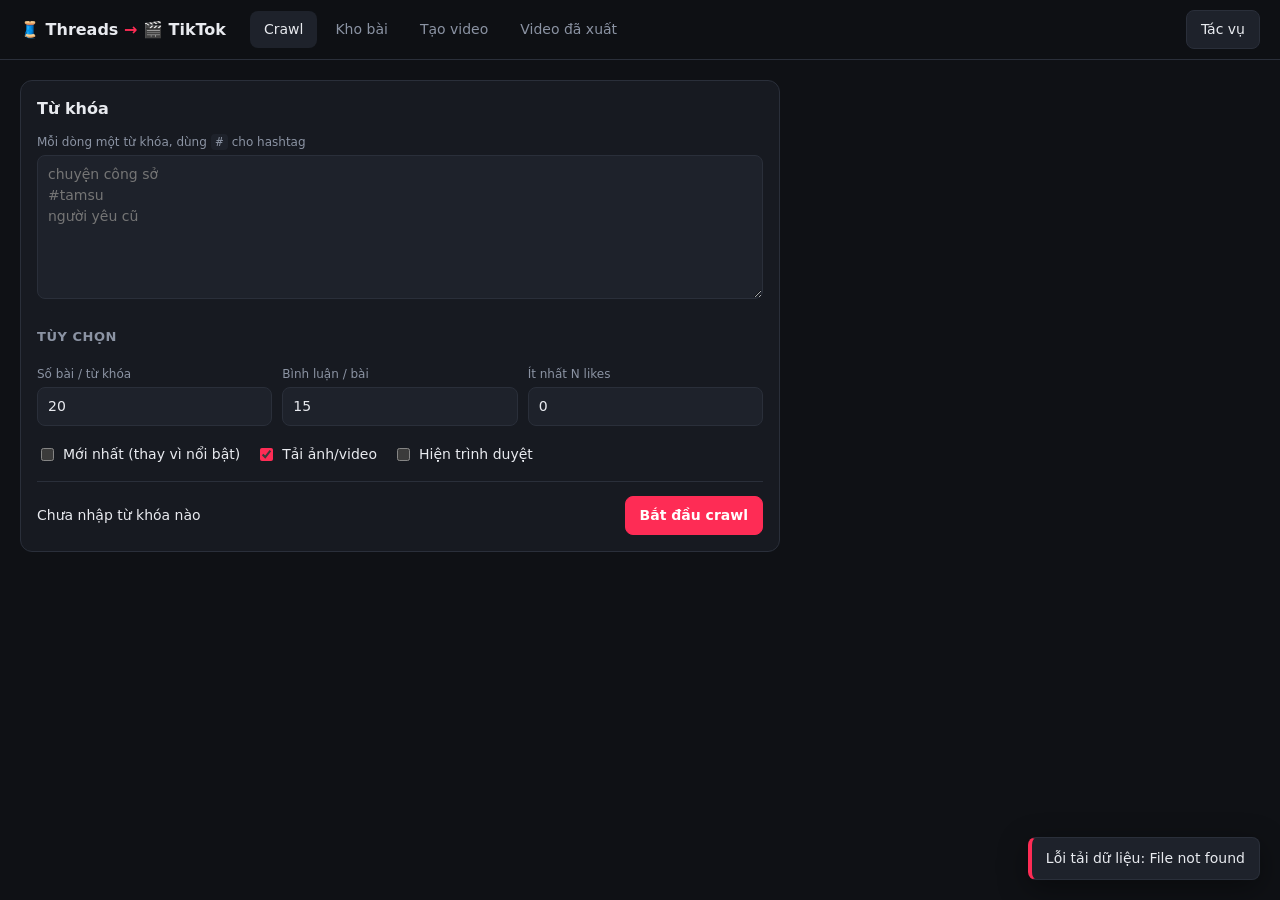
==== threads_crawler/static/index.html @ b2cba23c "Threads crawler và công cụ dựng video TikTok - Crawl bài Threads theo từ khóa/hashtag bằng Playwrigh" ====
<!doctype html>
<html lang="vi">
<head>
  <meta charset="utf-8">
  <meta name="viewport" content="width=device-width, initial-scale=1">
  <title>Threads → TikTok</title>
  <link rel="stylesheet" href="style.css">
</head>
<body>
<header class="topbar">
  <div class="brand">🧵 Threads <span>→</span> 🎬 TikTok</div>
  <nav class="tabs">
    <button data-tab="crawl" class="active">Crawl</button>
    <button data-tab="library">Kho bài</button>
    <button data-tab="create">Tạo video</button>
    <button data-tab="videos">Video đã xuất</button>
  </nav>
  <div class="jobs-wrap">
    <button id="jobsBtn" class="jobs-btn">Tác vụ <span id="jobsBadge" class="badge hidden">0</span></button>
    <div id="jobsPanel" class="jobs-panel hidden"></div>
  </div>
</header>

<main>
  <!-- ─────────────── CRAWL ─────────────── -->
  <section id="tab-crawl" class="tab active">
    <div class="panel crawl-panel">
      <h2>Từ khóa</h2>
      <label class="field">
        <span>Mỗi dòng một từ khóa, dùng <code>#</code> cho hashtag</span>
        <textarea id="customKeywords" rows="6" placeholder="chuyện công sở&#10;#tamsu&#10;người yêu cũ"></textarea>
      </label>
      <div id="recentQueries" class="chips small"></div>

      <h3>Tùy chọn</h3>
      <div class="opts">
        <label class="field"><span>Số bài / từ khóa</span><input id="optLimit" type="number" value="20" min="1" max="200"></label>
        <label class="field"><span>Bình luận / bài</span><input id="optReplies" type="number" value="15" min="0" max="100"></label>
        <label class="field"><span>Ít nhất N likes</span><input id="optMinLikes" type="number" value="0" min="0"></label>
      </div>
      <div class="checks">
        <label><input type="checkbox" id="optRecent"> Mới nhất (thay vì nổi bật)</label>
        <label><input type="checkbox" id="optMedia" checked> Tải ảnh/video</label>
        <label><input type="checkbox" id="optShow"> Hiện trình duyệt</label>
      </div>
      <div class="crawl-summary">
        <span id="crawlSummary">Chưa nhập từ khóa nào</span>
        <button id="startCrawl" class="primary">Bắt đầu crawl</button>
      </div>
    </div>
  </section>

  <!-- ─────────────── KHO BÀI ─────────────── -->
  <section id="tab-library" class="tab">
    <div class="filters panel">
      <select id="fQuery"><option value="">Tất cả từ khóa</option></select>
      <input id="fSearch" placeholder="Tìm nội dung / tác giả...">
      <select id="fUsed">
        <option value="">Tất cả</option>
        <option value="false">Chưa làm video</option>
        <option value="true">Đã làm video</option>
      </select>
      <select id="fSort">
        <option value="likes">Nhiều like nhất</option>
        <option value="replies">Nhiều bình luận</option>
        <option value="newest">Mới đăng</option>
        <option value="crawled">Mới crawl</option>
      </select>
      <span id="postsCount" class="muted"></span>
    </div>
    <div id="postsGrid" class="posts-grid"></div>
    <div class="center"><button id="loadMore" class="ghost hidden">Tải thêm</button></div>
  </section>

  <!-- ─────────────── TẠO VIDEO ─────────────── -->
  <section id="tab-create" class="tab">
    <div id="createEmpty" class="empty panel">
      <p>Chưa chọn bài viết.</p>
      <button class="primary" data-goto="library">Chọn bài trong Kho bài</button>
    </div>
    <div id="createMain" class="create hidden">
      <div class="create-left">
        <div class="panel">
          <div class="panel-head">
            <h2>1. Bài viết</h2>
            <button class="ghost sm" data-goto="library">Đổi bài</button>
          </div>
          <div id="cPost"></div>
        </div>

        <div class="panel">
          <div class="panel-head">
            <h2>2. Chọn bình luận</h2>
            <div class="row gap">
              <button id="repliesTop" class="ghost sm">Top 3 like</button>
              <button id="repliesNone" class="ghost sm">Bỏ hết</button>
            </div>
          </div>
          <p class="muted small">Thứ tự đọc = thứ tự bạn tick. Bài "tác giả viết tiếp" được chọn sẵn.</p>
          <div id="cReplies" class="replies"></div>
          <div class="row gap wrap">
            <label class="inline">Tối đa dòng / thẻ <input id="maxLines" type="number" value="11" min="4" max="20" class="xs"></label>
            <label class="inline"><input type="checkbox" id="withImage" checked> Hiện ảnh trong bài</label>
            <button id="buildScript" class="primary">Tạo kịch bản →</button>
          </div>
        </div>

        <div class="panel">
          <div class="panel-head">
            <h2>3. Kịch bản</h2>
            <span id="scriptInfo" class="muted small"></span>
          </div>
          <p class="muted small">Mỗi đoạn = 1 thẻ trên video. "Lời đọc" là văn bản đưa vào giọng đọc — sửa thoải mái (viết tắt, tên riêng...).</p>
          <div id="cSegments" class="segments"><p class="muted">Bấm "Tạo kịch bản" sau khi chọn bình luận.</p></div>
        </div>
      </div>

      <div class="create-right">
        <div class="panel sticky">
          <div class="preview-box">
            <img id="previewImg" alt="">
            <div id="previewEmpty" class="preview-empty">Xem trước bố cục</div>
          </div>
          <div class="row gap">
            <select id="previewSeg" class="grow"></select>
            <button id="previewBtn" class="ghost">Xem trước</button>
          </div>

          <h3>Giọng đọc</h3>
          <div class="row gap">
            <select id="sVoice" class="grow"></select>
            <button id="sampleBtn" class="ghost" title="Nghe thử">▶ Nghe thử</button>
          </div>
          <audio id="sampleAudio" class="hidden"></audio>
          <div class="opts">
            <label class="field"><span>Tốc độ <b id="speedVal">1.1x</b></span><input id="sSpeed" type="range" min="0.8" max="1.6" step="0.05" value="1.1"></label>
            <label class="field"><span>Chất lượng</span>
              <select id="sPrecision"><option value="fp32">Chuẩn</option><option value="int8">Nhanh (int8)</option></select></label>
          </div>

          <h3>Chữ & thẻ</h3>
          <label class="field"><span>Tiêu đề trên video <em>(tùy chọn)</em></span><input id="sTitle" placeholder="vd: Con gái đi Malaysia 1 mình có an toàn?"></label>
          <div class="seg-toggle" id="sTheme">
            <button data-v="light" class="active">Thẻ sáng</button><button data-v="dark">Thẻ tối</button>
          </div>

          <h3>Video nền <em class="muted small">(cắt ngẫu nhiên 1 đoạn vừa đủ dài)</em></h3>
          <div id="bgGrid" class="thumb-grid"></div>

          <h3>Nhạc nền</h3>
          <select id="sMusic"></select>
          <div class="row gap">
            <audio id="musicAudio" controls class="grow"></audio>
          </div>
          <label class="field"><span>Âm lượng nhạc <b id="musicVolVal">15%</b></span><input id="sMusicVol" type="range" min="0" max="0.6" step="0.01" value="0.15"></label>

          <h3>Meme</h3>
          <div id="memeLib" class="meme-lib"></div>
          <div id="memeList" class="meme-list"></div>

          <button id="renderBtn" class="primary big">🎬 Xuất video</button>
          <div id="renderStatus" class="render-status hidden"></div>
        </div>
      </div>
    </div>
  </section>

  <!-- ─────────────── VIDEO ĐÃ XUẤT ─────────────── -->
  <section id="tab-videos" class="tab">
    <div id="videosGrid" class="videos-grid"></div>
  </section>
</main>

<div id="drawer" class="drawer hidden">
  <div class="drawer-body">
    <button class="drawer-close" id="drawerClose">✕</button>
    <div id="drawerContent"></div>
  </div>
</div>
<div id="toasts"></div>

<script src="app.js"></script>
</body>
</html>
---- threads_crawler/static/style.css ----
:root {
  --bg: #0f1115;
  --panel: #171a21;
  --panel-2: #1e222b;
  --line: #2a2f3a;
  --text: #e8eaef;
  --muted: #8b93a3;
  --accent: #fe2c55;
  --accent-2: #25f4ee;
  --ok: #3ccf91;
  --warn: #f5b041;
  --radius: 12px;
  color-scheme: dark;
}
* { box-sizing: border-box; }
body {
  margin: 0; background: var(--bg); color: var(--text);
  font: 14px/1.5 "Inter", "Noto Sans", system-ui, sans-serif;
}
h2 { font-size: 16px; margin: 0 0 12px; }
h3 { font-size: 13px; margin: 18px 0 8px; color: var(--muted); text-transform: uppercase; letter-spacing: .04em; }
h3 em { text-transform: none; letter-spacing: 0; font-style: normal; }
em { color: var(--muted); font-style: normal; }
code { background: var(--panel-2); padding: 1px 5px; border-radius: 4px; }
.hidden { display: none !important; }
.muted { color: var(--muted); }
.small { font-size: 12px; }
.center { text-align: center; margin: 16px; }
.row { display: flex; align-items: center; }
.row.gap { gap: 8px; }
.row.wrap { flex-wrap: wrap; }
.grow { flex: 1; min-width: 0; }

input, select, textarea, button { font: inherit; color: inherit; }
input, select, textarea {
  background: var(--panel-2); border: 1px solid var(--line); border-radius: 8px;
  padding: 8px 10px; width: 100%; outline: none;
}
input:focus, select:focus, textarea:focus { border-color: var(--accent-2); }
input[type=checkbox] { width: auto; accent-color: var(--accent); }
input[type=range] { padding: 0; accent-color: var(--accent); }
input.sm, button.sm { padding: 5px 9px; font-size: 12px; }
input.xs { width: 64px; padding: 4px 6px; }
textarea { resize: vertical; }
button {
  background: var(--panel-2); border: 1px solid var(--line); border-radius: 8px;
  padding: 8px 14px; cursor: pointer; white-space: nowrap;
}
button:hover { border-color: #444b59; }
button.primary { background: var(--accent); border-color: var(--accent); color: white; font-weight: 600; }
button.primary:hover { filter: brightness(1.1); }
button.primary:disabled { opacity: .5; cursor: not-allowed; }
button.ghost { background: transparent; }
button.danger { color: #ff6b81; }
button.big { width: 100%; padding: 14px; font-size: 16px; margin-top: 20px; }

.topbar {
  position: sticky; top: 0; z-index: 20; display: flex; align-items: center; gap: 24px;
  padding: 10px 20px; background: rgba(15,17,21,.92); backdrop-filter: blur(8px);
  border-bottom: 1px solid var(--line);
}
.brand { font-weight: 700; font-size: 16px; }
.brand span { color: var(--accent); }
.tabs { display: flex; gap: 4px; flex: 1; }
.tabs button { background: none; border: none; color: var(--muted); padding: 8px 14px; border-radius: 8px; }
.tabs button.active { color: var(--text); background: var(--panel-2); }
.jobs-wrap { position: relative; }
.badge { background: var(--accent); color: white; border-radius: 10px; padding: 0 7px; font-size: 11px; margin-left: 4px; }
.jobs-panel {
  position: absolute; right: 0; top: 44px; width: 380px; max-height: 70vh; overflow: auto;
  background: var(--panel); border: 1px solid var(--line); border-radius: var(--radius); padding: 10px;
  box-shadow: 0 12px 40px rgba(0,0,0,.5);
}
.job { padding: 8px; border-bottom: 1px solid var(--line); }
.job:last-child { border-bottom: none; }
.job-title { display: flex; justify-content: space-between; gap: 8px; font-weight: 500; }
.job-msg { font-size: 12px; color: var(--muted); }
.job-msg.error { color: #ff6b81; white-space: pre-wrap; }
.progress { height: 5px; background: var(--panel-2); border-radius: 3px; overflow: hidden; margin-top: 6px; }
.progress > div { height: 100%; background: linear-gradient(90deg, var(--accent), var(--accent-2)); transition: width .4s; }

main { padding: 20px; max-width: 1500px; margin: 0 auto; }
.tab { display: none; }
.tab.active { display: block; }
.panel { background: var(--panel); border: 1px solid var(--line); border-radius: var(--radius); padding: 16px; margin-bottom: 16px; }
.panel-head { display: flex; justify-content: space-between; align-items: center; gap: 12px; margin-bottom: 8px; }
.panel-head h2 { margin: 0; }
.field { display: flex; flex-direction: column; gap: 4px; margin: 10px 0; }
.field > span { font-size: 12px; color: var(--muted); }
.opts { display: grid; grid-template-columns: repeat(auto-fit, minmax(120px, 1fr)); gap: 10px; }
.checks { display: flex; flex-wrap: wrap; gap: 16px; margin: 8px 0 16px; }
.checks label, label.inline { display: flex; align-items: center; gap: 6px; cursor: pointer; }
.crawl-summary { display: flex; justify-content: space-between; align-items: center; gap: 12px; border-top: 1px solid var(--line); padding-top: 14px; }

.crawl-panel { max-width: 760px; }
.chips { display: flex; flex-wrap: wrap; gap: 6px; }
.chip {
  padding: 5px 11px; border-radius: 999px; background: var(--panel-2); border: 1px solid var(--line);
  cursor: pointer; font-size: 13px; user-select: none;
}
.chip:hover { border-color: #4a5160; }
.chip.on { background: rgba(254,44,85,.16); border-color: var(--accent); color: #ffd3dc; }
.chip .cnt { color: var(--accent-2); font-size: 11px; margin-left: 4px; }
.chips.small .chip { font-size: 12px; padding: 3px 9px; }

.filters { display: flex; flex-wrap: wrap; gap: 10px; align-items: center; }
.filters > * { width: auto; min-width: 150px; }
.filters input { flex: 1; }
.posts-grid { display: grid; grid-template-columns: repeat(auto-fill, minmax(330px, 1fr)); gap: 14px; }
.post-card { background: var(--panel); border: 1px solid var(--line); border-radius: var(--radius); padding: 14px; display: flex; flex-direction: column; gap: 10px; }
.post-card.used { opacity: .65; }
.post-head { display: flex; align-items: center; gap: 10px; }
.avatar { width: 36px; height: 36px; border-radius: 50%; object-fit: cover; background: var(--panel-2); display: grid; place-items: center; font-weight: 700; flex: none; }
.post-head .who { flex: 1; min-width: 0; }
.post-head .who b { display: block; overflow: hidden; text-overflow: ellipsis; }
.post-text { white-space: pre-wrap; display: -webkit-box; -webkit-line-clamp: 6; -webkit-box-orient: vertical; overflow: hidden; }
.post-media { display: flex; gap: 6px; overflow-x: auto; }
.post-media img { height: 90px; border-radius: 8px; }
.stats { display: flex; gap: 14px; color: var(--muted); font-size: 12px; }
.tags { display: flex; gap: 6px; flex-wrap: wrap; }
.tag { font-size: 11px; padding: 2px 8px; border-radius: 6px; background: var(--panel-2); color: var(--muted); }
.tag.ok { color: var(--ok); }
.post-actions { display: flex; gap: 6px; margin-top: auto; }
.post-actions .primary { flex: 1; }

.create { display: grid; grid-template-columns: minmax(0, 1fr) 400px; gap: 16px; align-items: start; }
.sticky { position: sticky; top: 72px; max-height: calc(100vh - 90px); overflow: auto; }
.replies { display: flex; flex-direction: column; gap: 6px; max-height: 420px; overflow: auto; margin: 8px 0 12px; }
.reply { display: flex; gap: 10px; padding: 8px 10px; border: 1px solid var(--line); border-radius: 10px; cursor: pointer; background: var(--panel-2); }
.reply.on { border-color: var(--accent); }
.reply .order { width: 22px; height: 22px; border-radius: 50%; border: 1px solid var(--line); display: grid; place-items: center; font-size: 11px; flex: none; }
.reply.on .order { background: var(--accent); border-color: var(--accent); color: white; }
.reply .body { flex: 1; min-width: 0; }
.reply .body p { margin: 2px 0 0; white-space: pre-wrap; }
.reply .self { color: var(--accent-2); font-size: 11px; margin-left: 6px; }

.segments { display: flex; flex-direction: column; gap: 10px; }
.segment { border: 1px solid var(--line); border-radius: 10px; padding: 10px; background: var(--panel-2); }
.segment-head { display: flex; align-items: center; gap: 8px; margin-bottom: 6px; }
.segment-head .idx { background: var(--accent); color: white; border-radius: 6px; padding: 0 7px; font-size: 12px; font-weight: 700; }
.segment-head .kind { font-size: 11px; color: var(--muted); }
.segment-head .sp { flex: 1; }
.segment-head button { padding: 2px 8px; font-size: 12px; }
.segment textarea { font-size: 13px; }
.segment .lbl { font-size: 11px; color: var(--muted); margin: 6px 0 2px; }

.preview-box { aspect-ratio: 9/16; background: #000; border-radius: 10px; overflow: hidden; position: relative; margin-bottom: 8px; max-height: 560px; margin-inline: auto; }
.preview-box img { width: 100%; height: 100%; object-fit: contain; display: block; }
.preview-empty { position: absolute; inset: 0; display: grid; place-items: center; color: var(--muted); }
.preview-box.loading::after { content: "Đang dựng..."; position: absolute; inset: 0; display: grid; place-items: center; background: rgba(0,0,0,.55); }
.seg-toggle { display: inline-flex; border: 1px solid var(--line); border-radius: 8px; overflow: hidden; }
.seg-toggle button { border: none; border-radius: 0; background: transparent; }
.seg-toggle button.active { background: var(--accent); color: white; }

.thumb-grid { display: grid; grid-template-columns: repeat(4, 1fr); gap: 6px; }
.thumb { position: relative; aspect-ratio: 9/16; border-radius: 8px; overflow: hidden; border: 2px solid transparent; cursor: pointer; background: var(--panel-2); display: grid; place-items: center; font-size: 12px; text-align: center; }
.thumb img { width: 100%; height: 100%; object-fit: cover; }
.thumb.on { border-color: var(--accent); }
.thumb .cap { position: absolute; left: 0; right: 0; bottom: 0; font-size: 10px; padding: 2px 4px; background: rgba(0,0,0,.65); white-space: nowrap; overflow: hidden; text-overflow: ellipsis; }

.meme-lib { display: flex; flex-direction: column; gap: 8px; }
.meme-cat { font-size: 12px; color: var(--muted); }
.meme-row { display: flex; gap: 6px; flex-wrap: wrap; }
.meme-item { width: 72px; height: 72px; border-radius: 8px; background: repeating-conic-gradient(#2a2f3a 0 25%, #1e222b 0 50%) 0 / 14px 14px; border: 1px solid var(--line); cursor: pointer; display: grid; place-items: center; overflow: hidden; position: relative; }
.meme-item img { max-width: 100%; max-height: 100%; }
.meme-item:hover { border-color: var(--accent-2); }
.meme-item::after { content: "+"; position: absolute; right: 3px; top: 0; font-weight: 700; color: var(--accent-2); }
.meme-list { display: flex; flex-direction: column; gap: 8px; margin-top: 10px; }
.meme-cfg { border: 1px solid var(--line); border-radius: 10px; padding: 10px; background: var(--panel-2); display: grid; grid-template-columns: 64px 1fr; gap: 10px; }
.meme-cfg > img { width: 64px; height: 64px; object-fit: contain; background: repeating-conic-gradient(#2a2f3a 0 25%, #1e222b 0 50%) 0 / 12px 12px; border-radius: 6px; }
.meme-cfg .cfg { display: grid; grid-template-columns: 1fr 1fr; gap: 6px 10px; font-size: 12px; }
.meme-cfg .cfg label { display: flex; flex-direction: column; gap: 2px; color: var(--muted); }
.meme-cfg .cfg input, .meme-cfg .cfg select { padding: 4px 6px; font-size: 12px; }
.meme-cfg .full { grid-column: 1 / -1; }
.pos-grid { display: grid; grid-template-columns: repeat(3, 22px); grid-template-rows: repeat(3, 30px); gap: 3px; }
.pos-grid button { padding: 0; border-radius: 4px; background: var(--panel); }
.pos-grid button.on { background: var(--accent); border-color: var(--accent); }
.meme-cfg .rm { justify-self: end; }

.render-status { margin-top: 12px; padding: 10px; border-radius: 10px; background: var(--panel-2); }

.videos-grid { display: grid; grid-template-columns: repeat(auto-fill, minmax(230px, 1fr)); gap: 16px; }
.video-card { background: var(--panel); border: 1px solid var(--line); border-radius: var(--radius); overflow: hidden; display: flex; flex-direction: column; }
.video-card video, .video-card .poster { width: 100%; aspect-ratio: 9/16; background: #000; object-fit: cover; display: block; cursor: pointer; }
.video-card .meta { padding: 10px 12px; display: flex; flex-direction: column; gap: 4px; }
.video-card .meta b { display: -webkit-box; -webkit-line-clamp: 2; -webkit-box-orient: vertical; overflow: hidden; }
.video-card .actions { display: flex; gap: 6px; padding: 0 12px 12px; }
.video-card .actions a { flex: 1; }
.video-card .actions a button { width: 100%; }

.empty { text-align: center; padding: 50px; }

.drawer { position: fixed; inset: 0; background: rgba(0,0,0,.6); z-index: 50; display: flex; justify-content: flex-end; }
.drawer-body { width: min(640px, 100%); height: 100%; overflow: auto; background: var(--panel); padding: 24px; position: relative; }
.drawer-close { position: absolute; right: 16px; top: 16px; }
.drawer .reply { cursor: default; }

#toasts { position: fixed; right: 20px; bottom: 20px; display: flex; flex-direction: column; gap: 8px; z-index: 60; }
.toast { background: var(--panel-2); border: 1px solid var(--line); border-left: 4px solid var(--accent-2); padding: 10px 14px; border-radius: 8px; max-width: 380px; box-shadow: 0 8px 30px rgba(0,0,0,.4); }
.toast.error { border-left-color: var(--accent); }

@media (max-width: 1000px) {
  .create { grid-template-columns: 1fr; }
  .sticky { position: static; max-height: none; }
  .topbar { flex-wrap: wrap; gap: 10px; }
  main { padding: 12px; }
}
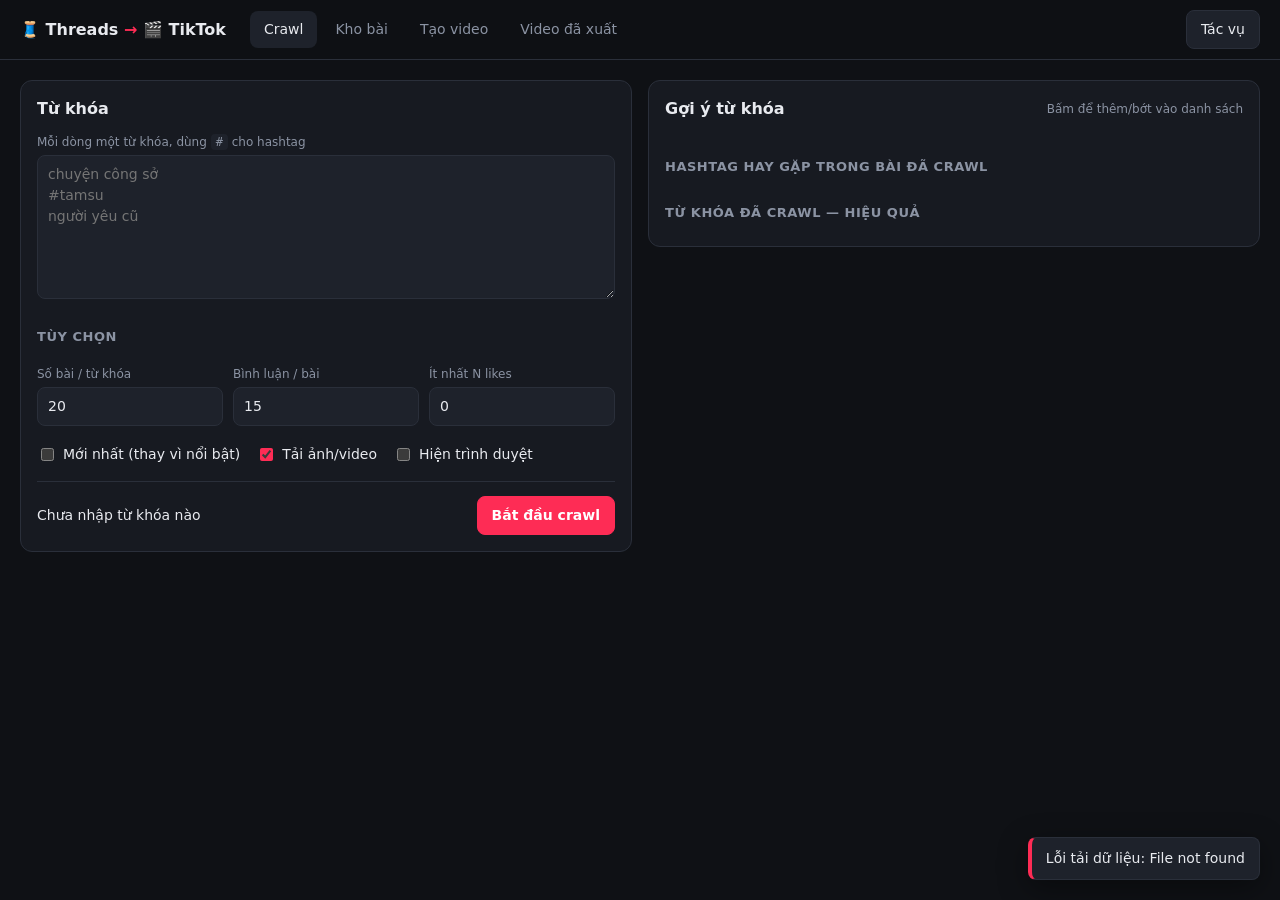
==== commit 6e22db53: "Trình dựng timeline, thẻ kiểu Threads, gợi ý từ khóa, tự xóa bài đã làm video" ====
--- a/threads_crawler/static/index.html
+++ b/threads_crawler/static/index.html
@@ -24,6 +24,7 @@
 <main>
   <!-- ─────────────── CRAWL ─────────────── -->
   <section id="tab-crawl" class="tab active">
+    <div class="crawl-grid">
     <div class="panel crawl-panel">
       <h2>Từ khóa</h2>
       <label class="field">
@@ -48,6 +49,20 @@
         <button id="startCrawl" class="primary">Bắt đầu crawl</button>
       </div>
     </div>
+
+      <div class="panel suggest-panel">
+        <div class="panel-head">
+          <h2>Gợi ý từ khóa</h2>
+          <span class="muted small">Bấm để thêm/bớt vào danh sách</span>
+        </div>
+        <div id="suggestTabs" class="suggest-tabs"></div>
+        <div id="suggestBody" class="chips"></div>
+        <h3>Hashtag hay gặp trong bài đã crawl</h3>
+        <div id="suggestData" class="chips small"></div>
+        <h3>Từ khóa đã crawl — hiệu quả</h3>
+        <div id="suggestPerf"></div>
+      </div>
+    </div>
   </section>
 
   <!-- ─────────────── KHO BÀI ─────────────── -->
@@ -55,11 +70,6 @@
     <div class="filters panel">
       <select id="fQuery"><option value="">Tất cả từ khóa</option></select>
       <input id="fSearch" placeholder="Tìm nội dung / tác giả...">
-      <select id="fUsed">
-        <option value="">Tất cả</option>
-        <option value="false">Chưa làm video</option>
-        <option value="true">Đã làm video</option>
-      </select>
       <select id="fSort">
         <option value="likes">Nhiều like nhất</option>
         <option value="replies">Nhiều bình luận</option>
@@ -75,93 +85,79 @@
   <!-- ─────────────── TẠO VIDEO ─────────────── -->
   <section id="tab-create" class="tab">
     <div id="createEmpty" class="empty panel">
-      <p>Chưa chọn bài viết.</p>
+      <p>Chưa có video nào đang làm.</p>
+      <p class="muted small">Vào Kho bài, tick chọn một hoặc nhiều bài rồi bấm "Tạo video".</p>
       <button class="primary" data-goto="library">Chọn bài trong Kho bài</button>
     </div>
-    <div id="createMain" class="create hidden">
-      <div class="create-left">
-        <div class="panel">
-          <div class="panel-head">
-            <h2>1. Bài viết</h2>
-            <button class="ghost sm" data-goto="library">Đổi bài</button>
+
+    <div id="editor" class="editor hidden">
+      <div class="ed-bar">
+        <input id="pName" class="ed-name" placeholder="Tên video (tùy chọn)">
+        <button id="undoBtn" class="ghost sm" title="Hoàn tác (Ctrl+Z)">↶ Hoàn tác</button>
+        <span id="ttsStatus" class="muted small grow"></span>
+        <button id="newProject" class="ghost sm">Video mới</button>
+        <button id="renderBtn" class="primary">🎬 Xuất video</button>
+      </div>
+
+      <aside class="ed-posts panel">
+        <div class="panel-head">
+          <h2>Bài viết</h2>
+          <button class="ghost sm" id="addPosts">+ Thêm bài</button>
+        </div>
+        <p class="muted small">Bấm vào bình luận để thêm/bớt thẻ trên timeline.</p>
+        <div id="edPosts"></div>
+        <div class="ed-rebuild">
+          <label class="inline small">Tối đa dòng/thẻ <input id="maxLines" type="number" value="11" min="4" max="20" class="xs"></label>
+          <label class="inline small"><input type="checkbox" id="withImage" checked> Ảnh trong bài</label>
+          <button id="rebuildAll" class="ghost sm" title="Dựng lại tất cả thẻ từ bài viết (mất chỉnh sửa chữ)">↻ Dựng lại</button>
+        </div>
+      </aside>
+
+      <section class="ed-stage panel">
+        <div class="stage-wrap"><canvas id="stage" width="540" height="960"></canvas></div>
+        <div class="transport">
+          <button id="playBtn" class="primary round" title="Phát / dừng (Space)">▶</button>
+          <span id="timeLabel" class="mono">0:00.0 / 0:00.0</span>
+        </div>
+      </section>
+
+      <aside class="ed-inspector panel" id="inspector"></aside>
+
+      <section class="ed-timeline panel">
+        <div class="tl-toolbar">
+          <button id="addText" class="ghost sm">+ Chữ</button>
+          <button id="addMusic" class="ghost sm">+ Nhạc</button>
+          <span class="muted small">Kéo meme từ thư viện vào hàng Meme · kéo thẻ để đổi thứ tự · kéo mép phải để chỉnh độ dài</span>
+          <span class="grow"></span>
+          <label class="inline small">Thu phóng <input id="zoom" type="range" min="8" max="140" value="32"></label>
+          <button id="fitBtn" class="ghost sm">Vừa khung</button>
+        </div>
+        <div class="tl-main">
+          <div class="tl-labels">
+            <div class="tl-label ruler"></div>
+            <div class="tl-label">✏️ Chữ</div>
+            <div class="tl-label seg">🗨️ Thẻ + giọng</div>
+            <div class="tl-label">😹 Meme</div>
+            <div class="tl-label">🎵 Nhạc</div>
+            <div class="tl-label">🎞 Nền</div>
           </div>
-          <div id="cPost"></div>
-        </div>
-
-        <div class="panel">
-          <div class="panel-head">
-            <h2>2. Chọn bình luận</h2>
-            <div class="row gap">
-              <button id="repliesTop" class="ghost sm">Top 3 like</button>
-              <button id="repliesNone" class="ghost sm">Bỏ hết</button>
+          <div class="tl-scroll" id="tlScroll">
+            <div class="tl-content" id="tlContent">
+              <div class="tl-ruler" id="tlRuler"></div>
+              <div class="tl-row" data-row="text"></div>
+              <div class="tl-row seg" data-row="seg"></div>
+              <div class="tl-row" data-row="meme"></div>
+              <div class="tl-row" data-row="music"></div>
+              <div class="tl-row" data-row="bg"></div>
+              <div class="tl-playhead" id="tlPlayhead"></div>
             </div>
           </div>
-          <p class="muted small">Thứ tự đọc = thứ tự bạn tick. Bài "tác giả viết tiếp" được chọn sẵn.</p>
-          <div id="cReplies" class="replies"></div>
-          <div class="row gap wrap">
-            <label class="inline">Tối đa dòng / thẻ <input id="maxLines" type="number" value="11" min="4" max="20" class="xs"></label>
-            <label class="inline"><input type="checkbox" id="withImage" checked> Hiện ảnh trong bài</label>
-            <button id="buildScript" class="primary">Tạo kịch bản →</button>
-          </div>
         </div>
-
-        <div class="panel">
-          <div class="panel-head">
-            <h2>3. Kịch bản</h2>
-            <span id="scriptInfo" class="muted small"></span>
-          </div>
-          <p class="muted small">Mỗi đoạn = 1 thẻ trên video. "Lời đọc" là văn bản đưa vào giọng đọc — sửa thoải mái (viết tắt, tên riêng...).</p>
-          <div id="cSegments" class="segments"><p class="muted">Bấm "Tạo kịch bản" sau khi chọn bình luận.</p></div>
+        <div class="meme-lib-wrap">
+          <select id="memeCat" class="sm" title="Lọc meme theo nhóm"></select>
+          <div id="memeLib" class="meme-lib"></div>
         </div>
-      </div>
-
-      <div class="create-right">
-        <div class="panel sticky">
-          <div class="preview-box">
-            <img id="previewImg" alt="">
-            <div id="previewEmpty" class="preview-empty">Xem trước bố cục</div>
-          </div>
-          <div class="row gap">
-            <select id="previewSeg" class="grow"></select>
-            <button id="previewBtn" class="ghost">Xem trước</button>
-          </div>
-
-          <h3>Giọng đọc</h3>
-          <div class="row gap">
-            <select id="sVoice" class="grow"></select>
-            <button id="sampleBtn" class="ghost" title="Nghe thử">▶ Nghe thử</button>
-          </div>
-          <audio id="sampleAudio" class="hidden"></audio>
-          <div class="opts">
-            <label class="field"><span>Tốc độ <b id="speedVal">1.1x</b></span><input id="sSpeed" type="range" min="0.8" max="1.6" step="0.05" value="1.1"></label>
-            <label class="field"><span>Chất lượng</span>
-              <select id="sPrecision"><option value="fp32">Chuẩn</option><option value="int8">Nhanh (int8)</option></select></label>
-          </div>
-
-          <h3>Chữ & thẻ</h3>
-          <label class="field"><span>Tiêu đề trên video <em>(tùy chọn)</em></span><input id="sTitle" placeholder="vd: Con gái đi Malaysia 1 mình có an toàn?"></label>
-          <div class="seg-toggle" id="sTheme">
-            <button data-v="light" class="active">Thẻ sáng</button><button data-v="dark">Thẻ tối</button>
-          </div>
-
-          <h3>Video nền <em class="muted small">(cắt ngẫu nhiên 1 đoạn vừa đủ dài)</em></h3>
-          <div id="bgGrid" class="thumb-grid"></div>
-
-          <h3>Nhạc nền</h3>
-          <select id="sMusic"></select>
-          <div class="row gap">
-            <audio id="musicAudio" controls class="grow"></audio>
-          </div>
-          <label class="field"><span>Âm lượng nhạc <b id="musicVolVal">15%</b></span><input id="sMusicVol" type="range" min="0" max="0.6" step="0.01" value="0.15"></label>
-
-          <h3>Meme</h3>
-          <div id="memeLib" class="meme-lib"></div>
-          <div id="memeList" class="meme-list"></div>
-
-          <button id="renderBtn" class="primary big">🎬 Xuất video</button>
-          <div id="renderStatus" class="render-status hidden"></div>
-        </div>
-      </div>
+      </section>
     </div>
   </section>
 
@@ -170,6 +166,13 @@
     <div id="videosGrid" class="videos-grid"></div>
   </section>
 </main>
+
+<div id="pickBar" class="pick-bar hidden">
+  <span id="pickCount"></span>
+  <button id="pickClear" class="ghost sm">Bỏ chọn</button>
+  <button id="pickAdd" class="ghost hidden">➕ Thêm vào video đang làm</button>
+  <button id="pickCreate" class="primary">🎬 Tạo video mới</button>
+</div>
 
 <div id="drawer" class="drawer hidden">
   <div class="drawer-body">
@@ -180,5 +183,6 @@
 <div id="toasts"></div>
 
 <script src="app.js"></script>
+<script src="editor.js"></script>
 </body>
 </html>
--- a/threads_crawler/static/style.css
+++ b/threads_crawler/static/style.css
@@ -79,7 +79,7 @@
 .progress { height: 5px; background: var(--panel-2); border-radius: 3px; overflow: hidden; margin-top: 6px; }
 .progress > div { height: 100%; background: linear-gradient(90deg, var(--accent), var(--accent-2)); transition: width .4s; }
 
-main { padding: 20px; max-width: 1500px; margin: 0 auto; }
+main { padding: 20px; max-width: 1760px; margin: 0 auto; }
 .tab { display: none; }
 .tab.active { display: block; }
 .panel { background: var(--panel); border: 1px solid var(--line); border-radius: var(--radius); padding: 16px; margin-bottom: 16px; }
@@ -92,7 +92,17 @@
 .checks label, label.inline { display: flex; align-items: center; gap: 6px; cursor: pointer; }
 .crawl-summary { display: flex; justify-content: space-between; align-items: center; gap: 12px; border-top: 1px solid var(--line); padding-top: 14px; }
 
-.crawl-panel { max-width: 760px; }
+.crawl-grid { display: grid; grid-template-columns: minmax(0, 1fr) minmax(0, 1fr); gap: 16px; align-items: start; }
+.suggest-tabs { display: flex; flex-wrap: wrap; gap: 4px; margin-bottom: 10px; }
+.suggest-tabs button { padding: 5px 10px; font-size: 12px; border-radius: 999px; }
+.suggest-tabs button.active { background: var(--accent); border-color: var(--accent); color: white; }
+.chip.added { background: rgba(37,244,238,.14); border-color: var(--accent-2); color: #c9fffd; }
+.chip .done { color: var(--muted); font-size: 11px; margin-left: 4px; }
+.perf { width: 100%; border-collapse: collapse; font-size: 12px; }
+.perf th { text-align: left; color: var(--muted); font-weight: 500; padding: 4px 6px; border-bottom: 1px solid var(--line); }
+.perf td { padding: 5px 6px; border-bottom: 1px solid var(--line); }
+.perf td.num { text-align: right; font-variant-numeric: tabular-nums; }
+.perf .bar { height: 4px; background: linear-gradient(90deg, var(--accent), var(--accent-2)); border-radius: 2px; margin-top: 3px; }
 .chips { display: flex; flex-wrap: wrap; gap: 6px; }
 .chip {
   padding: 5px 11px; border-radius: 999px; background: var(--panel-2); border: 1px solid var(--line);
@@ -108,7 +118,6 @@
 .filters input { flex: 1; }
 .posts-grid { display: grid; grid-template-columns: repeat(auto-fill, minmax(330px, 1fr)); gap: 14px; }
 .post-card { background: var(--panel); border: 1px solid var(--line); border-radius: var(--radius); padding: 14px; display: flex; flex-direction: column; gap: 10px; }
-.post-card.used { opacity: .65; }
 .post-head { display: flex; align-items: center; gap: 10px; }
 .avatar { width: 36px; height: 36px; border-radius: 50%; object-fit: cover; background: var(--panel-2); display: grid; place-items: center; font-weight: 700; flex: none; }
 .post-head .who { flex: 1; min-width: 0; }
@@ -123,61 +132,6 @@
 .post-actions { display: flex; gap: 6px; margin-top: auto; }
 .post-actions .primary { flex: 1; }
 
-.create { display: grid; grid-template-columns: minmax(0, 1fr) 400px; gap: 16px; align-items: start; }
-.sticky { position: sticky; top: 72px; max-height: calc(100vh - 90px); overflow: auto; }
-.replies { display: flex; flex-direction: column; gap: 6px; max-height: 420px; overflow: auto; margin: 8px 0 12px; }
-.reply { display: flex; gap: 10px; padding: 8px 10px; border: 1px solid var(--line); border-radius: 10px; cursor: pointer; background: var(--panel-2); }
-.reply.on { border-color: var(--accent); }
-.reply .order { width: 22px; height: 22px; border-radius: 50%; border: 1px solid var(--line); display: grid; place-items: center; font-size: 11px; flex: none; }
-.reply.on .order { background: var(--accent); border-color: var(--accent); color: white; }
-.reply .body { flex: 1; min-width: 0; }
-.reply .body p { margin: 2px 0 0; white-space: pre-wrap; }
-.reply .self { color: var(--accent-2); font-size: 11px; margin-left: 6px; }
-
-.segments { display: flex; flex-direction: column; gap: 10px; }
-.segment { border: 1px solid var(--line); border-radius: 10px; padding: 10px; background: var(--panel-2); }
-.segment-head { display: flex; align-items: center; gap: 8px; margin-bottom: 6px; }
-.segment-head .idx { background: var(--accent); color: white; border-radius: 6px; padding: 0 7px; font-size: 12px; font-weight: 700; }
-.segment-head .kind { font-size: 11px; color: var(--muted); }
-.segment-head .sp { flex: 1; }
-.segment-head button { padding: 2px 8px; font-size: 12px; }
-.segment textarea { font-size: 13px; }
-.segment .lbl { font-size: 11px; color: var(--muted); margin: 6px 0 2px; }
-
-.preview-box { aspect-ratio: 9/16; background: #000; border-radius: 10px; overflow: hidden; position: relative; margin-bottom: 8px; max-height: 560px; margin-inline: auto; }
-.preview-box img { width: 100%; height: 100%; object-fit: contain; display: block; }
-.preview-empty { position: absolute; inset: 0; display: grid; place-items: center; color: var(--muted); }
-.preview-box.loading::after { content: "Đang dựng..."; position: absolute; inset: 0; display: grid; place-items: center; background: rgba(0,0,0,.55); }
-.seg-toggle { display: inline-flex; border: 1px solid var(--line); border-radius: 8px; overflow: hidden; }
-.seg-toggle button { border: none; border-radius: 0; background: transparent; }
-.seg-toggle button.active { background: var(--accent); color: white; }
-
-.thumb-grid { display: grid; grid-template-columns: repeat(4, 1fr); gap: 6px; }
-.thumb { position: relative; aspect-ratio: 9/16; border-radius: 8px; overflow: hidden; border: 2px solid transparent; cursor: pointer; background: var(--panel-2); display: grid; place-items: center; font-size: 12px; text-align: center; }
-.thumb img { width: 100%; height: 100%; object-fit: cover; }
-.thumb.on { border-color: var(--accent); }
-.thumb .cap { position: absolute; left: 0; right: 0; bottom: 0; font-size: 10px; padding: 2px 4px; background: rgba(0,0,0,.65); white-space: nowrap; overflow: hidden; text-overflow: ellipsis; }
-
-.meme-lib { display: flex; flex-direction: column; gap: 8px; }
-.meme-cat { font-size: 12px; color: var(--muted); }
-.meme-row { display: flex; gap: 6px; flex-wrap: wrap; }
-.meme-item { width: 72px; height: 72px; border-radius: 8px; background: repeating-conic-gradient(#2a2f3a 0 25%, #1e222b 0 50%) 0 / 14px 14px; border: 1px solid var(--line); cursor: pointer; display: grid; place-items: center; overflow: hidden; position: relative; }
-.meme-item img { max-width: 100%; max-height: 100%; }
-.meme-item:hover { border-color: var(--accent-2); }
-.meme-item::after { content: "+"; position: absolute; right: 3px; top: 0; font-weight: 700; color: var(--accent-2); }
-.meme-list { display: flex; flex-direction: column; gap: 8px; margin-top: 10px; }
-.meme-cfg { border: 1px solid var(--line); border-radius: 10px; padding: 10px; background: var(--panel-2); display: grid; grid-template-columns: 64px 1fr; gap: 10px; }
-.meme-cfg > img { width: 64px; height: 64px; object-fit: contain; background: repeating-conic-gradient(#2a2f3a 0 25%, #1e222b 0 50%) 0 / 12px 12px; border-radius: 6px; }
-.meme-cfg .cfg { display: grid; grid-template-columns: 1fr 1fr; gap: 6px 10px; font-size: 12px; }
-.meme-cfg .cfg label { display: flex; flex-direction: column; gap: 2px; color: var(--muted); }
-.meme-cfg .cfg input, .meme-cfg .cfg select { padding: 4px 6px; font-size: 12px; }
-.meme-cfg .full { grid-column: 1 / -1; }
-.pos-grid { display: grid; grid-template-columns: repeat(3, 22px); grid-template-rows: repeat(3, 30px); gap: 3px; }
-.pos-grid button { padding: 0; border-radius: 4px; background: var(--panel); }
-.pos-grid button.on { background: var(--accent); border-color: var(--accent); }
-.meme-cfg .rm { justify-self: end; }
-
-.render-status { margin-top: 12px; padding: 10px; border-radius: 10px; background: var(--panel-2); }
 
 .videos-grid { display: grid; grid-template-columns: repeat(auto-fill, minmax(230px, 1fr)); gap: 16px; }
 .video-card { background: var(--panel); border: 1px solid var(--line); border-radius: var(--radius); overflow: hidden; display: flex; flex-direction: column; }
@@ -199,9 +153,129 @@
 .toast { background: var(--panel-2); border: 1px solid var(--line); border-left: 4px solid var(--accent-2); padding: 10px 14px; border-radius: 8px; max-width: 380px; box-shadow: 0 8px 30px rgba(0,0,0,.4); }
 .toast.error { border-left-color: var(--accent); }
 
-@media (max-width: 1000px) {
-  .create { grid-template-columns: 1fr; }
-  .sticky { position: static; max-height: none; }
+@media (max-width: 1100px) {
+  .crawl-grid { grid-template-columns: 1fr; }
+  .editor { grid-template-columns: 1fr; }
+  .ed-posts, .ed-inspector { max-height: none; }
   .topbar { flex-wrap: wrap; gap: 10px; }
   main { padding: 12px; }
 }
+
+/* ── Chọn nhiều bài trong Kho bài ── */
+.post-card { position: relative; }
+.post-card.picked { border-color: var(--accent); box-shadow: 0 0 0 1px var(--accent); }
+.pick { position: absolute; top: 12px; right: 12px; display: flex; align-items: center; gap: 6px; font-size: 12px; color: var(--muted); cursor: pointer; }
+.pick input { width: 18px; height: 18px; }
+.pick-bar {
+  position: fixed; left: 50%; bottom: 20px; transform: translateX(-50%); z-index: 40;
+  display: flex; align-items: center; gap: 10px; padding: 10px 14px; border-radius: 14px;
+  background: var(--panel); border: 1px solid var(--accent); box-shadow: 0 12px 40px rgba(0,0,0,.6);
+}
+.pick-bar #pickCount { font-weight: 600; }
+
+/* ── Trình dựng ── */
+.editor {
+  display: grid; gap: 12px;
+  grid-template-columns: 290px minmax(340px, 1fr) 330px;
+  grid-template-areas: "bar bar bar" "posts stage insp" "tl tl tl";
+}
+.editor .panel { margin: 0; }
+.ed-bar { grid-area: bar; display: flex; align-items: center; gap: 10px; }
+.ed-name { max-width: 340px; font-weight: 600; }
+.ed-posts { grid-area: posts; max-height: 640px; overflow: auto; }
+.ed-stage { grid-area: stage; display: flex; flex-direction: column; align-items: center; gap: 10px; }
+.ed-inspector { grid-area: insp; max-height: 640px; overflow: auto; }
+.ed-timeline { grid-area: tl; padding: 10px 12px; }
+.ed-rebuild { display: flex; flex-wrap: wrap; gap: 8px; align-items: center; border-top: 1px solid var(--line); padding-top: 10px; margin-top: 10px; }
+
+.stage-wrap { height: 560px; aspect-ratio: 9 / 16; background: #000; border-radius: 12px; overflow: hidden; }
+#stage { width: 100%; height: 100%; display: block; }
+.transport { display: flex; align-items: center; gap: 12px; }
+button.round { width: 44px; height: 44px; border-radius: 50%; padding: 0; font-size: 16px; }
+.mono { font-variant-numeric: tabular-nums; font-family: ui-monospace, monospace; }
+
+.ed-post { border: 1px solid var(--line); border-radius: 10px; margin-bottom: 8px; background: var(--panel-2); }
+.ed-post-head { display: flex; align-items: center; gap: 8px; padding: 8px; cursor: pointer; }
+.ed-post-head .dot { width: 10px; height: 10px; border-radius: 3px; flex: none; }
+.ed-post-head .who { flex: 1; min-width: 0; font-size: 13px; }
+.ed-post-head .who b { display: block; white-space: nowrap; overflow: hidden; text-overflow: ellipsis; }
+.ed-post-head button { padding: 1px 7px; font-size: 12px; }
+.ed-post-body { padding: 0 8px 8px; }
+.ed-post-body .snippet { font-size: 12px; color: var(--muted); margin: 0 0 6px; display: -webkit-box; -webkit-line-clamp: 3; -webkit-box-orient: vertical; overflow: hidden; }
+.replies { display: flex; flex-direction: column; gap: 5px; max-height: 300px; overflow: auto; }
+.reply { display: flex; gap: 8px; padding: 6px 8px; border: 1px solid var(--line); border-radius: 8px; cursor: pointer; background: var(--panel); font-size: 12px; }
+.reply.on { border-color: var(--accent); }
+.reply .order { width: 20px; height: 20px; border-radius: 50%; border: 1px solid var(--line); display: grid; place-items: center; font-size: 11px; flex: none; }
+.reply.on .order { background: var(--accent); border-color: var(--accent); color: white; }
+.reply .body { flex: 1; min-width: 0; }
+.reply .body p { margin: 2px 0 0; white-space: pre-wrap; display: -webkit-box; -webkit-line-clamp: 4; -webkit-box-orient: vertical; overflow: hidden; }
+.reply .self { color: var(--accent-2); font-size: 11px; margin-left: 6px; }
+.drawer .reply { cursor: default; font-size: 14px; }
+.drawer .reply .body p { -webkit-line-clamp: unset; }
+
+.insp-title { display: flex; align-items: center; justify-content: space-between; gap: 8px; margin-bottom: 6px; }
+.insp-title h2 { margin: 0; }
+.insp textarea { font-size: 13px; }
+.insp .two { display: grid; grid-template-columns: 1fr 1fr; gap: 8px; }
+.insp .hint { font-size: 12px; color: var(--muted); margin: 4px 0; }
+.seg-toggle { display: inline-flex; border: 1px solid var(--line); border-radius: 8px; overflow: hidden; }
+.seg-toggle button { border: none; border-radius: 0; background: transparent; padding: 6px 12px; }
+.seg-toggle button.active { background: var(--accent); color: white; }
+.pos-grid { display: grid; grid-template-columns: repeat(3, 34px); grid-template-rows: repeat(3, 46px); gap: 4px; padding: 4px; background: #000; border-radius: 8px; width: max-content; }
+.pos-grid button { padding: 0; border-radius: 4px; background: var(--panel-2); }
+.pos-grid button.on { background: var(--accent); border-color: var(--accent); }
+.thumb-grid { display: grid; grid-template-columns: repeat(3, 1fr); gap: 6px; }
+.thumb { position: relative; aspect-ratio: 9/16; border-radius: 8px; overflow: hidden; border: 2px solid transparent; cursor: pointer; background: var(--panel-2); display: grid; place-items: center; font-size: 12px; text-align: center; }
+.thumb img { width: 100%; height: 100%; object-fit: cover; }
+.thumb.on { border-color: var(--accent); }
+.thumb .cap { position: absolute; left: 0; right: 0; bottom: 0; font-size: 10px; padding: 2px 4px; background: rgba(0,0,0,.65); white-space: nowrap; overflow: hidden; text-overflow: ellipsis; }
+.checker { background: repeating-conic-gradient(#2a2f3a 0 25%, #1e222b 0 50%) 0 / 12px 12px; }
+
+/* ── Timeline ── */
+.tl-toolbar { display: flex; align-items: center; gap: 8px; margin-bottom: 8px; flex-wrap: wrap; }
+.tl-toolbar input[type=range] { width: 120px; }
+.tl-main { display: flex; border: 1px solid var(--line); border-radius: 10px; overflow: hidden; background: #12151b; }
+.tl-labels { width: 112px; flex: none; border-right: 1px solid var(--line); background: var(--panel); }
+.tl-label { height: 44px; display: flex; align-items: center; padding: 0 10px; font-size: 12px; color: var(--muted); border-bottom: 1px solid var(--line); }
+.tl-label.ruler { height: 26px; }
+.tl-label.seg, .tl-row.seg { height: 60px; }
+.tl-scroll { flex: 1; overflow-x: auto; overflow-y: hidden; position: relative; }
+.tl-content { position: relative; min-width: 100%; user-select: none; }
+.tl-ruler { height: 26px; position: relative; border-bottom: 1px solid var(--line); cursor: pointer; background: var(--panel); }
+.tl-tick { position: absolute; top: 0; height: 100%; border-left: 1px solid #333a47; font-size: 10px; color: var(--muted); padding-left: 3px; }
+.tl-tick.minor { height: 6px; top: auto; bottom: 0; }
+.tl-row { height: 44px; position: relative; border-bottom: 1px solid var(--line); }
+.tl-row.drop { background: rgba(37,244,238,.08); }
+.tl-end { position: absolute; top: 0; bottom: 0; background: repeating-linear-gradient(45deg, transparent 0 6px, rgba(255,255,255,.03) 6px 12px); border-left: 1px dashed #4a5160; pointer-events: none; }
+.tl-item {
+  position: absolute; top: 5px; bottom: 5px; border-radius: 7px; overflow: hidden; cursor: grab;
+  font-size: 11px; line-height: 1.25; padding: 3px 8px; color: white; white-space: nowrap;
+  border: 1px solid rgba(255,255,255,.18); box-shadow: inset 0 0 0 1px rgba(0,0,0,.2);
+}
+.tl-item:active { cursor: grabbing; }
+.tl-item.sel { outline: 2px solid #fff; outline-offset: 1px; z-index: 5; }
+.tl-item.dragging { opacity: .85; z-index: 10; box-shadow: 0 6px 20px rgba(0,0,0,.6); }
+.tl-item .lbl { overflow: hidden; text-overflow: ellipsis; display: block; position: relative; z-index: 1; }
+.tl-item .sub { opacity: .75; display: block; overflow: hidden; text-overflow: ellipsis; position: relative; z-index: 1; }
+.tl-item .handle { position: absolute; right: 0; top: 0; bottom: 0; width: 9px; cursor: ew-resize; background: rgba(255,255,255,.25); z-index: 2; }
+.tl-item .handle:hover { background: rgba(255,255,255,.5); }
+.tl-item.text { background: #7b4ce0; }
+.tl-item.meme { background: #c2410c; display: flex; align-items: center; gap: 6px; padding-left: 4px; }
+.tl-item.meme img { height: 30px; width: 30px; object-fit: contain; flex: none; }
+.tl-item.music { background: #0f766e; }
+.tl-item.bg { background: #334155; cursor: pointer; }
+.tl-item.seg { top: 6px; bottom: 6px; padding: 4px 8px; }
+.tl-item.seg .hold { position: absolute; top: 0; bottom: 0; right: 0; background: rgba(0,0,0,.28); border-left: 1px dashed rgba(255,255,255,.35); }
+.tl-item.seg.est { border-style: dashed; opacity: .78; }
+.tl-insert { position: absolute; top: 2px; bottom: 2px; width: 3px; background: var(--accent-2); border-radius: 2px; z-index: 11; pointer-events: none; }
+.tl-playhead { position: absolute; top: 0; bottom: 0; width: 2px; background: var(--accent); z-index: 20; pointer-events: none; }
+.tl-playhead::before { content: ""; position: absolute; top: 0; left: -6px; border: 7px solid transparent; border-top: 9px solid var(--accent); }
+
+.meme-lib-wrap { display: flex; align-items: center; gap: 10px; margin-top: 10px; }
+.meme-lib-wrap select { width: auto; flex: none; }
+.meme-lib { overflow-x: auto; padding-bottom: 4px; }
+.meme-lib { display: flex; gap: 6px; }
+.meme-item { width: 56px; height: 56px; flex: none; border-radius: 8px; border: 1px solid var(--line); cursor: grab; display: grid; place-items: center; overflow: hidden; position: relative; }
+.meme-item img { max-width: 100%; max-height: 100%; pointer-events: none; }
+.meme-item:hover { border-color: var(--accent-2); }
+.meme-item .cat { position: absolute; left: 0; right: 0; bottom: 0; font-size: 9px; background: rgba(0,0,0,.6); text-align: center; }
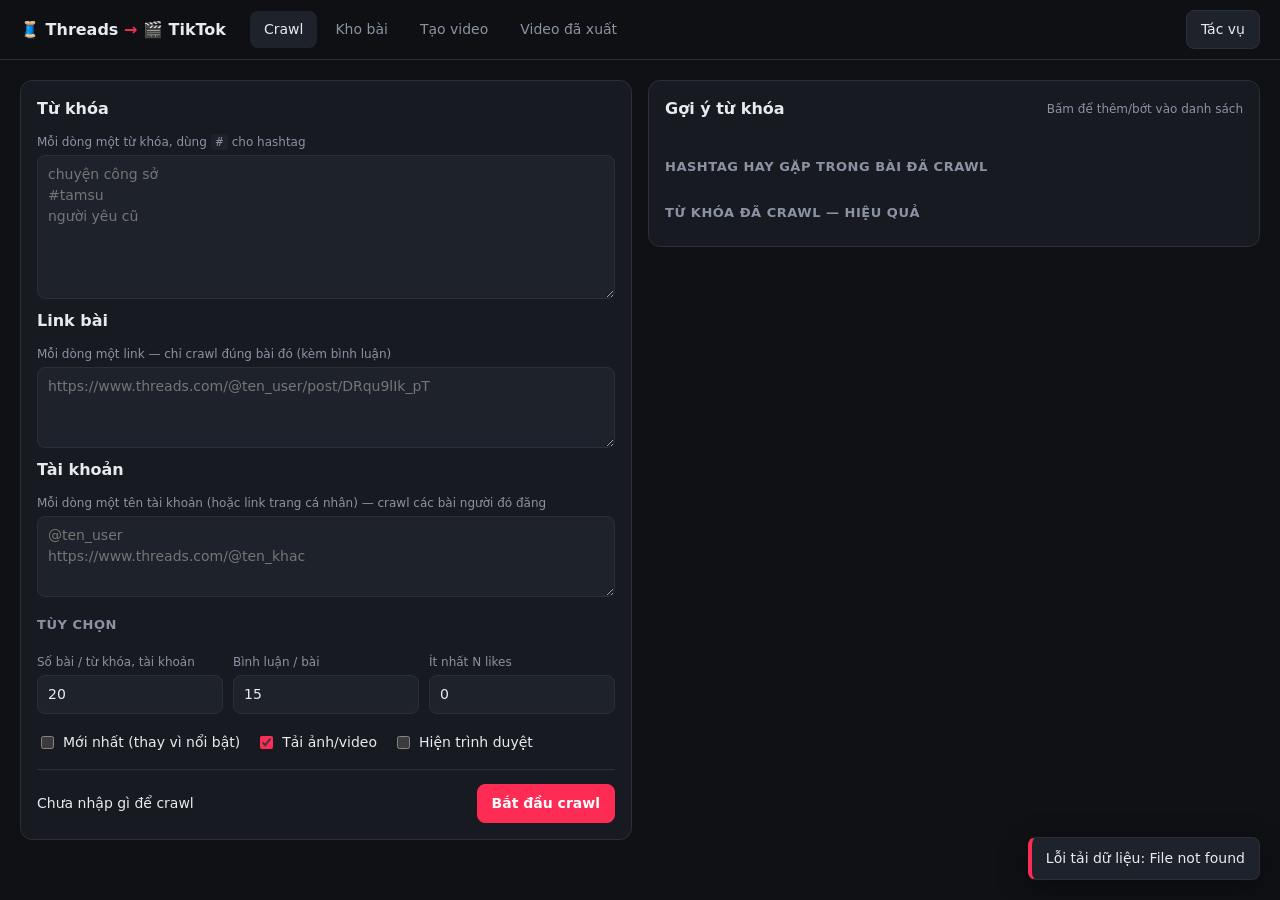
==== commit dd1c0937: "Meme Vlipsy, SFX, watermark, crawl theo link/user, dự án nháp, thẻ zoom/kéo tự do - Crawl ảnh/GIF tr" ====
--- a/threads_crawler/static/index.html
+++ b/threads_crawler/static/index.html
@@ -33,9 +33,21 @@
       </label>
       <div id="recentQueries" class="chips small"></div>
 
+      <h2>Link bài</h2>
+      <label class="field">
+        <span>Mỗi dòng một link — chỉ crawl đúng bài đó (kèm bình luận)</span>
+        <textarea id="crawlUrls" rows="3" placeholder="https://www.threads.com/@ten_user/post/DRqu9lIk_pT"></textarea>
+      </label>
+
+      <h2>Tài khoản</h2>
+      <label class="field">
+        <span>Mỗi dòng một tên tài khoản (hoặc link trang cá nhân) — crawl các bài người đó đăng</span>
+        <textarea id="crawlUsers" rows="3" placeholder="@ten_user&#10;https://www.threads.com/@ten_khac"></textarea>
+      </label>
+
       <h3>Tùy chọn</h3>
       <div class="opts">
-        <label class="field"><span>Số bài / từ khóa</span><input id="optLimit" type="number" value="20" min="1" max="200"></label>
+        <label class="field"><span>Số bài / từ khóa, tài khoản</span><input id="optLimit" type="number" value="20" min="1" max="200"></label>
         <label class="field"><span>Bình luận / bài</span><input id="optReplies" type="number" value="15" min="0" max="100"></label>
         <label class="field"><span>Ít nhất N likes</span><input id="optMinLikes" type="number" value="0" min="0"></label>
       </div>
@@ -45,7 +57,7 @@
         <label><input type="checkbox" id="optShow"> Hiện trình duyệt</label>
       </div>
       <div class="crawl-summary">
-        <span id="crawlSummary">Chưa nhập từ khóa nào</span>
+        <span id="crawlSummary">Chưa nhập gì để crawl</span>
         <button id="startCrawl" class="primary">Bắt đầu crawl</button>
       </div>
     </div>
@@ -76,6 +88,7 @@
         <option value="newest">Mới đăng</option>
         <option value="crawled">Mới crawl</option>
       </select>
+      <button id="fStarred" class="ghost star-filter" title="Chỉ hiện bài đã gắn sao">☆ Yêu thích</button>
       <span id="postsCount" class="muted"></span>
     </div>
     <div id="postsGrid" class="posts-grid"></div>
@@ -84,10 +97,13 @@
 
   <!-- ─────────────── TẠO VIDEO ─────────────── -->
   <section id="tab-create" class="tab">
-    <div id="createEmpty" class="empty panel">
-      <p>Chưa có video nào đang làm.</p>
-      <p class="muted small">Vào Kho bài, tick chọn một hoặc nhiều bài rồi bấm "Tạo video".</p>
-      <button class="primary" data-goto="library">Chọn bài trong Kho bài</button>
+    <div id="createEmpty" class="panel">
+      <div class="panel-head">
+        <h2>📁 Dự án đang làm dở</h2>
+        <button class="primary" data-goto="library">+ Video mới: chọn bài trong Kho bài</button>
+      </div>
+      <p class="muted small">Mọi chỉnh sửa được lưu tự động. Xuất video xong thì dự án tự xóa khỏi danh sách.</p>
+      <div id="projectList" class="project-list"></div>
     </div>
 
     <div id="editor" class="editor hidden">
@@ -95,7 +111,8 @@
         <input id="pName" class="ed-name" placeholder="Tên video (tùy chọn)">
         <button id="undoBtn" class="ghost sm" title="Hoàn tác (Ctrl+Z)">↶ Hoàn tác</button>
         <span id="ttsStatus" class="muted small grow"></span>
-        <button id="newProject" class="ghost sm">Video mới</button>
+        <span id="saveStatus" class="muted small"></span>
+        <button id="newProject" class="ghost sm" title="Lưu và quay về danh sách dự án">📁 Dự án</button>
         <button id="renderBtn" class="primary">🎬 Xuất video</button>
       </div>
 
@@ -127,7 +144,7 @@
         <div class="tl-toolbar">
           <button id="addText" class="ghost sm">+ Chữ</button>
           <button id="addMusic" class="ghost sm">+ Nhạc</button>
-          <span class="muted small">Kéo meme từ thư viện vào hàng Meme · kéo thẻ để đổi thứ tự · kéo mép phải để chỉnh độ dài</span>
+          <span class="muted small">Kéo meme / sfx từ thư viện vào hàng của nó, hoặc chọn thẻ rồi bấm meme / ➕ sfx để chèn theo thẻ · kéo thẻ để đổi thứ tự · kéo mép phải để chỉnh độ dài</span>
           <span class="grow"></span>
           <label class="inline small">Thu phóng <input id="zoom" type="range" min="8" max="140" value="32"></label>
           <button id="fitBtn" class="ghost sm">Vừa khung</button>
@@ -138,6 +155,7 @@
             <div class="tl-label">✏️ Chữ</div>
             <div class="tl-label seg">🗨️ Thẻ + giọng</div>
             <div class="tl-label">😹 Meme</div>
+            <div class="tl-label">🔊 SFX</div>
             <div class="tl-label">🎵 Nhạc</div>
             <div class="tl-label">🎞 Nền</div>
           </div>
@@ -147,23 +165,40 @@
               <div class="tl-row" data-row="text"></div>
               <div class="tl-row seg" data-row="seg"></div>
               <div class="tl-row" data-row="meme"></div>
+              <div class="tl-row" data-row="sfx"></div>
               <div class="tl-row" data-row="music"></div>
               <div class="tl-row" data-row="bg"></div>
               <div class="tl-playhead" id="tlPlayhead"></div>
             </div>
           </div>
         </div>
-        <div class="meme-lib-wrap">
-          <select id="memeCat" class="sm" title="Lọc meme theo nhóm"></select>
-          <div id="memeLib" class="meme-lib"></div>
-        </div>
+      </section>
+
+      <section class="ed-memes panel">
+        <div class="meme-lib-head">
+          <div class="seg-toggle" id="libTabs">
+            <button data-lib="memes">😹 Thư viện meme</button>
+            <button data-lib="sfx">🔊 Hiệu ứng âm thanh (SFX)</button>
+          </div>
+          <span class="lib-ctl" data-pane="memes">
+            <select id="memeCat" class="sm" title="Lọc meme theo nhóm"></select>
+            <input id="memeSearch" class="sm" placeholder="Tìm theo tên...">
+          </span>
+          <span class="lib-ctl hidden" data-pane="sfx">
+            <select id="sfxCat" class="sm" title="Lọc sfx theo tình huống"></select>
+            <input id="sfxSearch" class="sm" placeholder="Tìm sfx...">
+          </span>
+          <span id="memeHint" class="muted small grow"></span>
+        </div>
+        <div id="memeLib" class="meme-lib"></div>
+        <div id="sfxLib" class="sfx-lib hidden"></div>
       </section>
     </div>
   </section>
 
   <!-- ─────────────── VIDEO ĐÃ XUẤT ─────────────── -->
   <section id="tab-videos" class="tab">
-    <div id="videosGrid" class="videos-grid"></div>
+    <div id="videosGrid"></div>
   </section>
 </main>
 
@@ -180,6 +215,18 @@
     <div id="drawerContent"></div>
   </div>
 </div>
+<div id="memeModal" class="modal hidden">
+  <div class="modal-body">
+    <button class="drawer-close" id="memeModalClose">✕</button>
+    <h3 id="memeModalTitle"></h3>
+    <video id="memePreview" controls loop playsinline></video>
+    <p id="memeModalInfo" class="muted small"></p>
+    <div class="row gap">
+      <button id="memeInsert" class="primary"></button>
+      <button id="memeModalCancel" class="ghost">Đóng</button>
+    </div>
+  </div>
+</div>
 <div id="toasts"></div>
 
 <script src="app.js"></script>
--- a/threads_crawler/static/style.css
+++ b/threads_crawler/static/style.css
@@ -141,6 +141,14 @@
 .video-card .actions { display: flex; gap: 6px; padding: 0 12px 12px; }
 .video-card .actions a { flex: 1; }
 .video-card .actions a button { width: 100%; }
+.video-card .actions button { padding-left: 8px; padding-right: 8px; }
+.video-card .when { font-weight: 600; color: var(--accent-2); }
+.video-card .when.past { color: var(--warn); }
+.video-card .path { overflow: hidden; text-overflow: ellipsis; white-space: nowrap; }
+.video-card .field input { width: 100%; }
+.video-day { margin-bottom: 28px; }
+.video-day h3 { margin: 0 0 12px; display: flex; gap: 10px; align-items: baseline; flex-wrap: wrap; }
+.video-day h3 .muted, .video-day h3 code { text-transform: none; letter-spacing: 0; font-weight: 400; }
 
 .empty { text-align: center; padding: 50px; }
 
@@ -155,7 +163,7 @@
 
 @media (max-width: 1100px) {
   .crawl-grid { grid-template-columns: 1fr; }
-  .editor { grid-template-columns: 1fr; }
+  .editor { grid-template-columns: 1fr; grid-template-areas: "bar" "posts" "stage" "insp" "tl" "lib"; }
   .ed-posts, .ed-inspector { max-height: none; }
   .topbar { flex-wrap: wrap; gap: 10px; }
   main { padding: 12px; }
@@ -166,6 +174,12 @@
 .post-card.picked { border-color: var(--accent); box-shadow: 0 0 0 1px var(--accent); }
 .pick { position: absolute; top: 12px; right: 12px; display: flex; align-items: center; gap: 6px; font-size: 12px; color: var(--muted); cursor: pointer; }
 .pick input { width: 18px; height: 18px; }
+.post-card .post-head { padding-right: 64px; }
+.star { background: none; border: none; padding: 0 4px; font-size: 22px; line-height: 1; color: var(--muted); cursor: pointer; }
+.star:hover, .star.on { color: #fbbf24; }
+.filters > .star-filter { min-width: 0; }
+.star-filter.on { color: #fbbf24; border-color: #fbbf24; background: rgba(251,191,36,.12); }
+button.ghost.on { border-color: var(--accent); color: var(--text); background: rgba(254,44,85,.16); }
 .pick-bar {
   position: fixed; left: 50%; bottom: 20px; transform: translateX(-50%); z-index: 40;
   display: flex; align-items: center; gap: 10px; padding: 10px 14px; border-radius: 14px;
@@ -177,7 +191,7 @@
 .editor {
   display: grid; gap: 12px;
   grid-template-columns: 290px minmax(340px, 1fr) 330px;
-  grid-template-areas: "bar bar bar" "posts stage insp" "tl tl tl";
+  grid-template-areas: "bar bar bar" "posts stage insp" "tl tl tl" "lib lib lib";
 }
 .editor .panel { margin: 0; }
 .ed-bar { grid-area: bar; display: flex; align-items: center; gap: 10px; }
@@ -189,7 +203,7 @@
 .ed-rebuild { display: flex; flex-wrap: wrap; gap: 8px; align-items: center; border-top: 1px solid var(--line); padding-top: 10px; margin-top: 10px; }
 
 .stage-wrap { height: 560px; aspect-ratio: 9 / 16; background: #000; border-radius: 12px; overflow: hidden; }
-#stage { width: 100%; height: 100%; display: block; }
+#stage { width: 100%; height: 100%; display: block; touch-action: none; }
 .transport { display: flex; align-items: center; gap: 12px; }
 button.round { width: 44px; height: 44px; border-radius: 50%; padding: 0; font-size: 16px; }
 .mono { font-variant-numeric: tabular-nums; font-family: ui-monospace, monospace; }
@@ -209,6 +223,9 @@
 .reply.on .order { background: var(--accent); border-color: var(--accent); color: white; }
 .reply .body { flex: 1; min-width: 0; }
 .reply .body p { margin: 2px 0 0; white-space: pre-wrap; display: -webkit-box; -webkit-line-clamp: 4; -webkit-box-orient: vertical; overflow: hidden; }
+.reply .post-media { margin-top: 4px; }
+.reply .post-media img, .reply .post-media video { height: 70px; border-radius: 6px; }
+.drawer .reply .post-media img, .drawer .reply .post-media video { height: 160px; }
 .reply .self { color: var(--accent-2); font-size: 11px; margin-left: 6px; }
 .drawer .reply { cursor: default; font-size: 14px; }
 .drawer .reply .body p { -webkit-line-clamp: unset; }
@@ -263,6 +280,7 @@
 .tl-item.meme { background: #c2410c; display: flex; align-items: center; gap: 6px; padding-left: 4px; }
 .tl-item.meme img { height: 30px; width: 30px; object-fit: contain; flex: none; }
 .tl-item.music { background: #0f766e; }
+.tl-item.sfx { background: #a21caf; }
 .tl-item.bg { background: #334155; cursor: pointer; }
 .tl-item.seg { top: 6px; bottom: 6px; padding: 4px 8px; }
 .tl-item.seg .hold { position: absolute; top: 0; bottom: 0; right: 0; background: rgba(0,0,0,.28); border-left: 1px dashed rgba(255,255,255,.35); }
@@ -271,11 +289,39 @@
 .tl-playhead { position: absolute; top: 0; bottom: 0; width: 2px; background: var(--accent); z-index: 20; pointer-events: none; }
 .tl-playhead::before { content: ""; position: absolute; top: 0; left: -6px; border: 7px solid transparent; border-top: 9px solid var(--accent); }
 
-.meme-lib-wrap { display: flex; align-items: center; gap: 10px; margin-top: 10px; }
-.meme-lib-wrap select { width: auto; flex: none; }
-.meme-lib { overflow-x: auto; padding-bottom: 4px; }
-.meme-lib { display: flex; gap: 6px; }
-.meme-item { width: 56px; height: 56px; flex: none; border-radius: 8px; border: 1px solid var(--line); cursor: grab; display: grid; place-items: center; overflow: hidden; position: relative; }
-.meme-item img { max-width: 100%; max-height: 100%; pointer-events: none; }
-.meme-item:hover { border-color: var(--accent-2); }
-.meme-item .cat { position: absolute; left: 0; right: 0; bottom: 0; font-size: 9px; background: rgba(0,0,0,.6); text-align: center; }
+.ed-memes { grid-area: lib; }
+
+.project-list { display: grid; grid-template-columns: repeat(auto-fill, minmax(300px, 1fr)); gap: 12px; margin-top: 12px; }
+.project-card { border: 1px solid var(--line); border-radius: 12px; background: var(--panel-2); padding: 14px; display: flex; flex-direction: column; gap: 6px; cursor: pointer; }
+.project-card:hover { border-color: var(--accent-2); }
+.project-card.current { border-color: var(--accent); }
+.project-card b { font-size: 15px; }
+.project-card .snippet { font-size: 13px; color: var(--muted); display: -webkit-box; -webkit-line-clamp: 3; -webkit-box-orient: vertical; overflow: hidden; white-space: pre-wrap; margin: 0; }
+.project-card .when { font-size: 12px; }
+.project-card .actions { display: flex; gap: 8px; margin-top: 4px; }
+.meme-lib-head { display: flex; align-items: center; gap: 10px; margin-bottom: 10px; flex-wrap: wrap; }
+.meme-lib-head h2 { margin: 0; font-size: 16px; }
+.meme-lib-head select, .meme-lib-head input { width: auto; flex: none; }
+.meme-lib { display: grid; grid-template-columns: repeat(auto-fill, minmax(170px, 1fr)); gap: 10px; max-height: 560px; overflow: auto; padding-right: 4px; }
+.meme-item { border-radius: 10px; border: 1px solid var(--line); cursor: pointer; overflow: hidden; background: var(--panel-2); display: flex; flex-direction: column; }
+.meme-item:hover { border-color: var(--accent-2); transform: translateY(-1px); }
+.meme-item .thumb { aspect-ratio: 1; display: grid; place-items: center; overflow: hidden; }
+.meme-item .thumb img { width: 100%; height: 100%; object-fit: contain; pointer-events: none; }
+.meme-item .meta { padding: 6px 8px; font-size: 12px; line-height: 1.3; }
+.meme-item .meta b { display: -webkit-box; -webkit-line-clamp: 2; -webkit-box-orient: vertical; overflow: hidden; font-weight: 600; }
+.meme-item .meta span { color: var(--muted); font-size: 11px; }
+.lib-ctl { display: inline-flex; gap: 10px; align-items: center; }
+.sfx-lib { display: grid; grid-template-columns: repeat(auto-fill, minmax(230px, 1fr)); gap: 8px; max-height: 560px; overflow: auto; padding-right: 4px; }
+.sfx-item { display: flex; align-items: center; gap: 10px; padding: 8px 8px 8px 10px; border-radius: 10px; border: 1px solid var(--line); background: var(--panel-2); cursor: pointer; }
+.sfx-item:hover { border-color: var(--accent-2); }
+.sfx-item.playing { border-color: #a21caf; background: rgba(162,28,175,.18); }
+.sfx-item .play { width: 30px; height: 30px; flex: none; border-radius: 50%; display: grid; place-items: center; background: #a21caf; color: white; font-size: 12px; }
+.sfx-item .meta { flex: 1; min-width: 0; font-size: 12px; line-height: 1.3; }
+.sfx-item .meta b { display: block; overflow: hidden; text-overflow: ellipsis; white-space: nowrap; font-weight: 600; }
+.sfx-item .meta span { color: var(--muted); font-size: 11px; }
+.sfx-item .add { flex: none; }
+
+.modal { position: fixed; inset: 0; background: rgba(0,0,0,.7); z-index: 55; display: grid; place-items: center; padding: 20px; }
+.modal-body { background: var(--panel); border: 1px solid var(--line); border-radius: 14px; padding: 20px; width: min(760px, 100%); position: relative; display: flex; flex-direction: column; gap: 10px; }
+.modal-body h3 { margin: 0 40px 0 0; }
+.modal-body video { width: 100%; max-height: 62vh; background: #000; border-radius: 10px; }
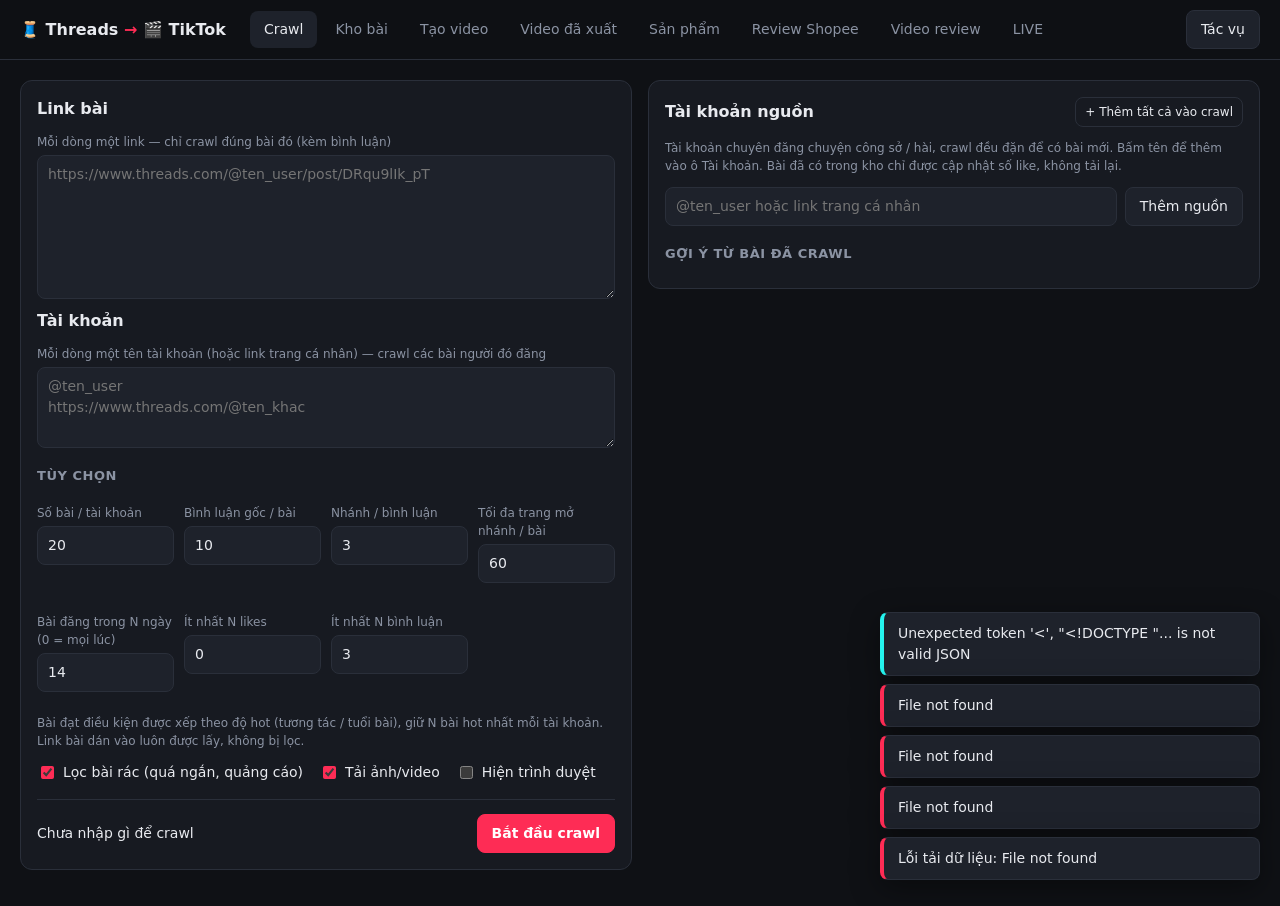
==== commit 44215de8: "feat: add Shopee product/review studio, live stage, greenscreen, quality checks & Chrome extension" ====
--- a/threads_crawler/static/index.html
+++ b/threads_crawler/static/index.html
@@ -14,29 +14,252 @@
     <button data-tab="library">Kho bài</button>
     <button data-tab="create">Tạo video</button>
     <button data-tab="videos">Video đã xuất</button>
+    <button data-tab="product">Sản phẩm</button>
+    <button data-tab="shopee">Review Shopee</button>
+    <button data-tab="studio">Video review</button>
+    <button data-tab="live">LIVE</button>
   </nav>
   <div class="jobs-wrap">
+    <div id="jobNow" class="job-now hidden">
+      <span class="spin">⏳</span>
+      <span class="t" data-openjob title="Xem chi tiết"></span>
+      <b class="pct"></b>
+      <span class="q muted"></span>
+      <button class="sm danger stop" title="Dừng tác vụ đang chạy">⏹ Dừng</button>
+    </div>
     <button id="jobsBtn" class="jobs-btn">Tác vụ <span id="jobsBadge" class="badge hidden">0</span></button>
     <div id="jobsPanel" class="jobs-panel hidden"></div>
   </div>
 </header>
 
 <main>
+  <!-- ─────────────── SẢN PHẨM ─────────────── -->
+  <section id="tab-product" class="tab">
+    <div class="panel product-form">
+      <h2>Video sản phẩm</h2>
+      <p class="muted small">Tạo thẻ giới thiệu, các thẻ đánh giá và thẻ kêu gọi cuối video, rồi mở trong trình dựng để chỉnh tiếp.</p>
+      <label class="field"><span>Link Shopee (tool điền sẵn các ô bên dưới, bạn kiểm tra lại trước khi tạo)</span>
+        <div class="prod-fetch"><input id="prodUrl" placeholder="https://shopee.vn/..."><button id="prodFetch">Lấy thông tin</button></div>
+      </label>
+      <p id="prodFetchInfo" class="muted small"></p>
+      <label class="field"><span>Tên sản phẩm</span><input id="prodName" maxlength="200"></label>
+      <div class="opts">
+        <label class="field"><span>Giá (tùy chọn, đúng với giá đang bán)</span><input id="prodPrice" maxlength="60" placeholder="199.000đ"></label>
+        <label class="field"><span>Ảnh sản phẩm</span><input id="prodImage" type="file" accept="image/*"></label>
+      </div>
+      <label class="field"><span>Lời giới thiệu</span><textarea id="prodIntro" rows="4" maxlength="3000"></textarea></label>
+      <label class="field"><span>Nguồn đánh giá (hiện trên từng thẻ)</span><input id="prodSource" maxlength="30" placeholder="Shopee"></label>
+      <label class="field">
+        <span>Đánh giá thật của người mua, mỗi dòng một đánh giá: <code>nội dung</code> hoặc <code>tên | sao | nội dung</code>. Tên sẽ được che bớt.</span>
+        <textarea id="prodReviews" rows="8" maxlength="50000" placeholder="n***h | 5 | Vải mát, giao nhanh, đúng như mô tả&#10;4 | Dùng ổn nhưng hơi nhỏ so với hình&#10;Đóng gói kỹ, sẽ mua lại"></textarea>
+      </label>
+      <label class="field"><span>Thẻ kêu gọi cuối video (bỏ trống nếu không cần)</span><input id="prodCta" maxlength="300" value="Link sản phẩm ở giỏ hàng bên dưới nhé!"></label>
+      <button id="prodCreate" class="primary big">🎬 Tạo video sản phẩm</button>
+    </div>
+  </section>
+
+  <!-- ─────────────── REVIEW SHOPEE ─────────────── -->
+  <section id="tab-shopee" class="tab">
+    <div class="sr-grid">
+      <div class="sr-side">
+        <div class="panel">
+          <h2>Ghi review từ Chrome</h2>
+          <ol class="sr-steps small">
+            <li>Mở <code>chrome://extensions</code>, bật <b>Developer mode</b>, chọn <b>Load unpacked</b> rồi trỏ tới thư mục <code>chrome_extension</code> của dự án (chỉ làm một lần).</li>
+            <li>Giữ app này chạy, bấm biểu tượng extension và bật <b>Ghi review đang xem</b>.</li>
+            <li>Trên Chrome, mở sản phẩm, lọc review có video và tự bấm qua các trang. Review hiện ở đây sau vài giây.</li>
+          </ol>
+        </div>
+        <details class="panel sr-auto">
+          <summary><b>Thu thập tự động</b> <span class="muted small">(Shopee có thể chặn)</span></summary>
+          <label class="field"><span>Link sản phẩm Shopee, mỗi dòng một link</span>
+            <textarea id="srUrls" rows="4" placeholder="https://shopee.vn/ten-san-pham-i.123.456"></textarea>
+          </label>
+          <p id="srUrlsInfo" class="muted small sr-hint"></p>
+          <label class="field"><span>Số đánh giá tối đa mỗi sản phẩm (tính mọi đánh giá, không chỉ đánh giá có video)</span>
+            <input id="srLimit" type="number" min="1" max="5000" value="200">
+          </label>
+          <label class="sr-switch">
+            <input id="srVideos" type="checkbox">
+            <span class="sr-track"></span>
+            <span class="sr-switch-text"><b>Tải video trong review</b><em id="srVideosInfo" class="small"></em></span>
+          </label>
+          <p id="srRights" class="sr-note small hidden">Quyền với video vẫn thuộc về người mua. Cần họ đồng ý trước khi đăng lại hoặc dùng để bán hàng.</p>
+          <details class="sr-more">
+            <summary class="muted small">Tùy chọn nâng cao</summary>
+            <div class="opts">
+              <label class="field"><span>Nghỉ giữa hai trang (giây)</span><input id="srDelay" type="number" min="1" max="60" value="3"></label>
+              <label class="field"><span>Timeout (giây)</span><input id="srTimeout" type="number" min="5" max="300" value="45"></label>
+              <label class="field"><span>Số lần thử lại</span><input id="srRetries" type="number" min="0" max="5" value="2"></label>
+            </div>
+            <label class="inline small"><input id="srRefresh" type="checkbox"> Quét lại cả sản phẩm đã lấy hết đánh giá</label>
+          </details>
+          <button id="srStart" class="primary big">Bắt đầu thu thập</button>
+          <p class="muted small sr-hint">Tool mở một cửa sổ trình duyệt, đừng đóng cửa sổ đó khi đang chạy. Nếu Shopee đòi đăng nhập hoặc xác minh, bạn tự làm trong đó. Nếu Shopee chặn, hãy dùng cách ghi từ Chrome ở trên.</p>
+        </details>
+        <div id="srJob" class="panel sr-job hidden">
+          <div class="panel-head"><b id="srJobTitle"></b><button id="srJobStop" class="sm danger">⏹ Dừng</button></div>
+          <div class="progress"><div></div></div>
+          <p id="srJobMsg" class="small"></p>
+        </div>
+        <div class="panel">
+          <div class="panel-head"><h2>Sản phẩm đã thu thập</h2><span id="srAll" class="small"></span></div>
+          <div id="srProducts"></div>
+        </div>
+      </div>
+      <div class="panel sr-main">
+        <div id="srEmpty" class="empty muted">Chọn một sản phẩm để xem review.</div>
+        <div id="srDetail" class="hidden">
+          <div class="panel-head">
+            <div class="grow"><h2 id="srName"></h2><div id="srMeta" class="muted small"></div></div>
+            <div id="srActions" class="row gap wrap"></div>
+          </div>
+          <div class="filters sr-filters">
+            <label class="inline"><input id="srVideoOnly" type="checkbox"> Chỉ review có video</label>
+            <label class="inline"><input id="srPickedOnly" type="checkbox"> Chỉ review đã chọn</label>
+            <select id="srRating"></select>
+            <input id="srSearch" placeholder="Tìm trong nội dung review">
+          </div>
+          <div id="srList"></div>
+          <div id="srPager" class="row gap sr-pager"></div>
+        </div>
+      </div>
+    </div>
+    <div id="srPickBar" class="pick-bar hidden">
+      <span id="srPickCount"></span>
+      <button id="srPickClear" class="ghost">Bỏ chọn</button>
+      <a id="srTestList" download><button>📋 Danh sách test</button></a>
+      <button id="srPickVideos">⬇ Tải video đã chọn</button>
+      <button id="srPickStudio" class="primary">🎬 Đưa vào Video review</button>
+    </div>
+  </section>
+
+  <!-- ─────────────── VIDEO REVIEW ─────────────── -->
+  <section id="tab-studio" class="tab">
+    <div class="rs-grid">
+      <div class="panel rs-lib">
+        <h2>Nguồn</h2>
+        <h3>Review đã đồng ý</h3>
+        <p id="rsWaiting" class="sr-bad small"></p>
+        <div id="rsReviews"></div>
+        <div class="panel-head rs-up-head">
+          <h3>File của tôi</h3>
+          <label class="upload-btn sm">⬆ Thêm file<input id="rsUpload" type="file" accept="video/*,image/*" multiple hidden></label>
+        </div>
+        <div id="rsUploads" class="rs-uploads"></div>
+      </div>
+      <div class="panel rs-seq">
+        <div class="panel-head"><h2>Thứ tự ghép</h2><span id="rsTotal" class="muted small"></span></div>
+        <div class="row gap wrap rs-settings">
+          <input id="rsTitle" class="grow" maxlength="120" placeholder="Tên video (tùy chọn)">
+          <select id="rsFit" title="Cách đưa về khung dọc 9:16">
+            <option value="blur">Giữ nguyên hình, nền mờ</option>
+            <option value="crop">Cắt đầy khung</option>
+          </select>
+        </div>
+        <div class="row gap wrap rs-settings">
+          <button id="rsScript" class="sm" disabled>📝 Tạo lời đọc từ dữ liệu</button>
+          <select id="rsVoice" title="Giọng đọc AI"></select>
+          <select id="rsSpeed" title="Tốc độ đọc">
+            <option value="1">Tốc độ 1.0</option>
+            <option value="1.1">Tốc độ 1.1</option>
+            <option value="1.2">Tốc độ 1.2</option>
+            <option value="1.3">Tốc độ 1.3</option>
+          </select>
+        </div>
+        <p id="rsEmpty" class="empty muted">Bấm vào video hoặc ảnh ở cột Nguồn để thêm. Kéo các mục để đổi thứ tự.</p>
+        <div id="rsList"></div>
+      </div>
+      <div class="panel rs-preview">
+        <div id="rsFrame" class="rs-frame">
+          <video id="rsPlayer" class="hidden" playsinline controls></video>
+          <img id="rsStill" class="hidden" alt="" referrerpolicy="no-referrer">
+        </div>
+        <button id="rsPlay" class="rs-play">▶ Xem toàn bộ</button>
+        <button id="rsExport" class="primary big" disabled>🎬 Xuất video</button>
+        <p class="muted small sr-hint">Video xuất ra không có nhạc, bạn chọn nhạc khi đăng lên TikTok. Bản xem trước chỉ gần đúng: chưa có giọng đọc (bấm 🔊 để nghe từng đoạn) và chưa có nền mờ. Nếu có giọng AI, hãy bật nhãn nội dung AI khi đăng.</p>
+      </div>
+    </div>
+  </section>
+
+  <!-- ─────────────── LIVE ─────────────── -->
+  <section id="tab-live" class="tab">
+    <div class="live-grid">
+      <div>
+        <div class="panel">
+          <h2>Kết nối TikTok LIVE</h2>
+          <label class="field">
+            <span>Tên kênh đang live (bắt đầu phát trên TikTok trước rồi mới kết nối)</span>
+            <input id="liveUser" placeholder="@ten_kenh">
+          </label>
+          <div class="live-actions">
+            <button id="liveConnect" class="primary">Kết nối</button>
+            <button id="liveDisconnect">Ngắt kết nối</button>
+            <span id="liveStatus" class="live-status"></span>
+          </div>
+          <p id="liveError" class="live-error"></p>
+          <p id="liveWorldInfo" class="muted small"></p>
+        </div>
+        <div class="panel">
+          <h2>Phát lên TikTok qua OBS</h2>
+          <ol class="live-steps">
+            <li>Trong OBS, đặt Canvas và Output là 1080×1920.</li>
+            <li>Thêm Browser Source, cỡ 1080×1920, URL: <code id="liveStageUrl"></code></li>
+            <li>Trong Browser Source, tick <b>Control audio via OBS</b>, rồi chỉnh âm lượng nó trong Audio Mixer. Không tick thì nhạc không lên live.</li>
+            <li>Dán Server và Stream Key của TikTok vào OBS, rồi bấm Start Streaming.</li>
+            <li>Bấm Kết nối ở trên, và ở lại theo dõi phòng live khi đang phát.</li>
+          </ol>
+        </div>
+        <div class="panel">
+          <div class="panel-head">
+            <h2>Âm thanh và nhân vật AI</h2>
+            <button id="livePreviewAudio" class="sm">🔇 Nghe thử</button>
+          </div>
+          <div class="live-settings">
+            <label><input type="checkbox" id="liveMusicOn"> Nhạc nền</label>
+            <label>Nhóm nhạc <select id="liveMusicGroup"></select></label>
+            <label>Âm lượng nhạc <input type="range" id="liveMusicVol" min="0" max="1" step="0.05"></label>
+            <label><input type="checkbox" id="liveSfxOn"> Âm thanh hiệu ứng</label>
+            <label>Âm lượng hiệu ứng <input type="range" id="liveSfxVol" min="0" max="1" step="0.05"></label>
+            <label><input type="checkbox" id="liveHostOn"> Hiện nhân vật AI</label>
+          </div>
+          <p id="liveHostInfo" class="muted small"></p>
+        </div>
+        <div class="panel" id="liveSim">
+          <div class="panel-head">
+            <h2>Thử offline</h2>
+            <button id="liveExitTest" class="sm hidden">Thoát chế độ thử</button>
+          </div>
+          <p class="muted small">Chỉ để kiểm tra khi chưa kết nối. Bản thử không được lưu, sân khấu luôn hiện nhãn "CHẾ ĐỘ THỬ", và các nút bị khóa khi đang live.</p>
+          <div class="live-sim-btns">
+            <button data-sim="like">💖 50 tim</button>
+            <button data-sim="gift">🌹 Quà 5 💎</button>
+            <button data-sim="biggift">🎁 Quà 200 💎</button>
+            <button data-sim="follow">➕ Follow</button>
+            <button data-sim="share">🔗 Chia sẻ</button>
+            <button data-sim="rain">🌧 Mưa</button>
+            <button data-sim="snow">❄️ Tuyết</button>
+            <button data-sim="sun">☀️ Nắng</button>
+            <button data-sim="night">🌙 Đêm</button>
+            <button data-sim="jump">🦘 Nhảy</button>
+            <button data-sim="eat">🍎 Ăn</button>
+          </div>
+          <p class="muted small">Đổi thời tiết bị giới hạn 15 giây một lần, giống khi live thật.</p>
+        </div>
+        <button id="liveReset" class="danger">Đặt lại thế giới</button>
+      </div>
+      <iframe class="live-preview" id="liveStage" src="stage.html?preview" title="Xem trước sân khấu"></iframe>
+    </div>
+  </section>
+
   <!-- ─────────────── CRAWL ─────────────── -->
   <section id="tab-crawl" class="tab active">
     <div class="crawl-grid">
     <div class="panel crawl-panel">
-      <h2>Từ khóa</h2>
-      <label class="field">
-        <span>Mỗi dòng một từ khóa, dùng <code>#</code> cho hashtag</span>
-        <textarea id="customKeywords" rows="6" placeholder="chuyện công sở&#10;#tamsu&#10;người yêu cũ"></textarea>
-      </label>
-      <div id="recentQueries" class="chips small"></div>
-
       <h2>Link bài</h2>
       <label class="field">
         <span>Mỗi dòng một link — chỉ crawl đúng bài đó (kèm bình luận)</span>
-        <textarea id="crawlUrls" rows="3" placeholder="https://www.threads.com/@ten_user/post/DRqu9lIk_pT"></textarea>
+        <textarea id="crawlUrls" rows="6" placeholder="https://www.threads.com/@ten_user/post/DRqu9lIk_pT"></textarea>
       </label>
 
       <h2>Tài khoản</h2>
@@ -47,12 +270,17 @@
 
       <h3>Tùy chọn</h3>
       <div class="opts">
-        <label class="field"><span>Số bài / từ khóa, tài khoản</span><input id="optLimit" type="number" value="20" min="1" max="200"></label>
-        <label class="field"><span>Bình luận / bài</span><input id="optReplies" type="number" value="15" min="0" max="100"></label>
+        <label class="field"><span>Số bài / tài khoản</span><input id="optLimit" type="number" value="20" min="1" max="200"></label>
+        <label class="field" title="Số bình luận trả lời thẳng vào bài, theo thứ tự nổi bật trên Threads"><span>Bình luận gốc / bài</span><input id="optReplies" type="number" value="10" min="0" max="100"></label>
+        <label class="field" title="Mỗi bình luận giữ tối đa N câu trả lời; mỗi câu trả lời lại giữ tối đa N câu trả lời của nó... tới tận cùng"><span>Nhánh / bình luận</span><input id="optBranches" type="number" value="3" min="1" max="20"></label>
+        <label class="field" title="Nhánh nào Threads ẩn thì mở trang riêng của bình luận để lấy cho tới tận cùng (~5 giây mỗi trang). Đây là giới hạn an toàn số trang mở thêm cho một bài; 0 = chỉ lấy nhánh hiện sẵn."><span>Tối đa trang mở nhánh / bài</span><input id="optExpandPages" type="number" value="60" min="0" max="500"></label>
+        <label class="field"><span>Bài đăng trong N ngày (0 = mọi lúc)</span><input id="optMaxAge" type="number" value="14" min="0"></label>
         <label class="field"><span>Ít nhất N likes</span><input id="optMinLikes" type="number" value="0" min="0"></label>
-      </div>
+        <label class="field"><span>Ít nhất N bình luận</span><input id="optMinReplies" type="number" value="3" min="0"></label>
+      </div>
+      <p class="muted small">Bài đạt điều kiện được xếp theo độ hot (tương tác / tuổi bài), giữ N bài hot nhất mỗi tài khoản. Link bài dán vào luôn được lấy, không bị lọc.</p>
       <div class="checks">
-        <label><input type="checkbox" id="optRecent"> Mới nhất (thay vì nổi bật)</label>
+        <label title="Bỏ bài dưới 40 ký tự không kèm ảnh/video, và bài bán hàng / tuyển dụng"><input type="checkbox" id="optClean" checked> Lọc bài rác (quá ngắn, quảng cáo)</label>
         <label><input type="checkbox" id="optMedia" checked> Tải ảnh/video</label>
         <label><input type="checkbox" id="optShow"> Hiện trình duyệt</label>
       </div>
@@ -62,17 +290,22 @@
       </div>
     </div>
 
-      <div class="panel suggest-panel">
+      <div>
+      <div class="panel sources-panel">
         <div class="panel-head">
-          <h2>Gợi ý từ khóa</h2>
-          <span class="muted small">Bấm để thêm/bớt vào danh sách</span>
-        </div>
-        <div id="suggestTabs" class="suggest-tabs"></div>
-        <div id="suggestBody" class="chips"></div>
-        <h3>Hashtag hay gặp trong bài đã crawl</h3>
-        <div id="suggestData" class="chips small"></div>
-        <h3>Từ khóa đã crawl — hiệu quả</h3>
-        <div id="suggestPerf"></div>
+          <h2>Tài khoản nguồn</h2>
+          <button class="ghost sm" id="addAllSources">+ Thêm tất cả vào crawl</button>
+        </div>
+        <p class="muted small">Tài khoản chuyên đăng chuyện công sở / hài, crawl đều đặn để có bài mới. Bấm tên để thêm vào ô Tài khoản.
+          Bài đã có trong kho chỉ được cập nhật số like, không tải lại.</p>
+        <div class="source-add">
+          <input id="sourceInput" placeholder="@ten_user hoặc link trang cá nhân">
+          <button id="sourceAdd">Thêm nguồn</button>
+        </div>
+        <div id="sourceList"></div>
+        <h3>Gợi ý từ bài đã crawl</h3>
+        <div id="sourceSuggest" class="chips small"></div>
+      </div>
       </div>
     </div>
   </section>
@@ -80,9 +313,10 @@
   <!-- ─────────────── KHO BÀI ─────────────── -->
   <section id="tab-library" class="tab">
     <div class="filters panel">
-      <select id="fQuery"><option value="">Tất cả từ khóa</option></select>
+      <select id="fQuery"><option value="">Tất cả nguồn</option></select>
       <input id="fSearch" placeholder="Tìm nội dung / tác giả...">
       <select id="fSort">
+        <option value="hot">🔥 Đang hot</option>
         <option value="likes">Nhiều like nhất</option>
         <option value="replies">Nhiều bình luận</option>
         <option value="newest">Mới đăng</option>
@@ -90,6 +324,7 @@
       </select>
       <button id="fStarred" class="ghost star-filter" title="Chỉ hiện bài đã gắn sao">☆ Yêu thích</button>
       <span id="postsCount" class="muted"></span>
+      <button id="clearPosts" class="danger" title="Xóa toàn bộ kho bài để crawl lại (giữ bài yêu thích)">🗑 Xóa tất cả</button>
     </div>
     <div id="postsGrid" class="posts-grid"></div>
     <div class="center"><button id="loadMore" class="ghost hidden">Tải thêm</button></div>
@@ -179,19 +414,26 @@
           <div class="seg-toggle" id="libTabs">
             <button data-lib="memes">😹 Thư viện meme</button>
             <button data-lib="sfx">🔊 Hiệu ứng âm thanh (SFX)</button>
+            <button data-lib="music">🎵 Nhạc nền</button>
           </div>
           <span class="lib-ctl" data-pane="memes">
             <select id="memeCat" class="sm" title="Lọc meme theo nhóm"></select>
             <input id="memeSearch" class="sm" placeholder="Tìm theo tên...">
+            <label class="upload-btn sm" title="Chỉ dùng video bạn tự quay hoặc đã được cho phép">🎞 Thêm video của tôi<input id="clipUpload" type="file" accept="video/*,.gif" hidden></label>
           </span>
           <span class="lib-ctl hidden" data-pane="sfx">
             <select id="sfxCat" class="sm" title="Lọc sfx theo tình huống"></select>
             <input id="sfxSearch" class="sm" placeholder="Tìm sfx...">
           </span>
+          <span class="lib-ctl hidden" data-pane="music">
+            <select id="musicCat" class="sm" title="Lọc nhạc theo nhóm"></select>
+            <input id="musicSearch" class="sm" placeholder="Tìm nhạc...">
+          </span>
           <span id="memeHint" class="muted small grow"></span>
         </div>
         <div id="memeLib" class="meme-lib"></div>
         <div id="sfxLib" class="sfx-lib hidden"></div>
+        <div id="musicLib" class="sfx-lib music-lib hidden"></div>
       </section>
     </div>
   </section>
@@ -231,5 +473,9 @@
 
 <script src="app.js"></script>
 <script src="editor.js"></script>
+<script src="live.js"></script>
+<script src="product.js"></script>
+<script src="shopee_reviews.js"></script>
+<script src="review_studio.js"></script>
 </body>
 </html>
--- a/threads_crawler/static/style.css
+++ b/threads_crawler/static/style.css
@@ -64,16 +64,36 @@
 .tabs { display: flex; gap: 4px; flex: 1; }
 .tabs button { background: none; border: none; color: var(--muted); padding: 8px 14px; border-radius: 8px; }
 .tabs button.active { color: var(--text); background: var(--panel-2); }
-.jobs-wrap { position: relative; }
+.jobs-wrap { position: relative; display: flex; align-items: center; gap: 10px; }
+.job-now { display: flex; align-items: center; gap: 8px; font-size: 12px; min-width: 0; max-width: 460px;
+  padding: 4px 4px 4px 10px; border: 1px solid var(--line); border-radius: 999px; background: var(--panel-2); }
+.job-now .t { overflow: hidden; text-overflow: ellipsis; white-space: nowrap; cursor: pointer; min-width: 0; }
+.job-now .t:hover { text-decoration: underline; }
+.job-now .stop { border-radius: 999px; white-space: nowrap; }
+.job-now .q, .job-now .pct { white-space: nowrap; }
+.job-now .q:empty { display: none; }
 .badge { background: var(--accent); color: white; border-radius: 10px; padding: 0 7px; font-size: 11px; margin-left: 4px; }
 .jobs-panel {
-  position: absolute; right: 0; top: 44px; width: 380px; max-height: 70vh; overflow: auto;
+  position: absolute; right: 0; top: 44px; width: 440px; max-width: calc(100vw - 24px); max-height: 75vh; overflow: auto; z-index: 30;
   background: var(--panel); border: 1px solid var(--line); border-radius: var(--radius); padding: 10px;
   box-shadow: 0 12px 40px rgba(0,0,0,.5);
 }
 .job { padding: 8px; border-bottom: 1px solid var(--line); }
 .job:last-child { border-bottom: none; }
-.job-title { display: flex; justify-content: space-between; gap: 8px; font-weight: 500; }
+.job-title { display: flex; justify-content: space-between; gap: 8px; font-weight: 500; cursor: pointer; }
+.job-title .t::before { content: "▸ "; color: var(--muted); }
+.job.open .job-title .t::before { content: "▾ "; }
+.job-title .st { white-space: nowrap; }
+.job-bar { display: flex; align-items: center; gap: 8px; }
+.job-bar .progress { flex: 1; }
+.job-bar .stop { margin-top: 6px; white-space: nowrap; }
+.job-detail { display: none; margin-top: 8px; font-size: 12px; }
+.job.open .job-detail { display: block; }
+.job-detail ul { margin: 4px 0 8px; padding-left: 4px; list-style: none; }
+.job-detail li { padding: 1px 0; overflow-wrap: anywhere; }
+.job-log { max-height: 200px; overflow: auto; background: var(--panel-2); border-radius: 6px; padding: 6px 8px;
+  font-family: ui-monospace, monospace; font-size: 11px; line-height: 1.5; white-space: pre-wrap; margin: 4px 0 0; }
+.hidden-btn { display: none !important; }
 .job-msg { font-size: 12px; color: var(--muted); }
 .job-msg.error { color: #ff6b81; white-space: pre-wrap; }
 .progress { height: 5px; background: var(--panel-2); border-radius: 3px; overflow: hidden; margin-top: 6px; }
@@ -104,6 +124,10 @@
 .perf td.num { text-align: right; font-variant-numeric: tabular-nums; }
 .perf .bar { height: 4px; background: linear-gradient(90deg, var(--accent), var(--accent-2)); border-radius: 2px; margin-top: 3px; }
 .chips { display: flex; flex-wrap: wrap; gap: 6px; }
+.source-add { display: flex; gap: 8px; margin: 10px 0; }
+.source-add input { flex: 1; }
+.perf .x { cursor: pointer; color: var(--muted); padding: 0 4px; }
+.perf .x:hover { color: #ff6b81; }
 .chip {
   padding: 5px 11px; border-radius: 999px; background: var(--panel-2); border: 1px solid var(--line);
   cursor: pointer; font-size: 13px; user-select: none;
@@ -190,14 +214,16 @@
 /* ── Trình dựng ── */
 .editor {
   display: grid; gap: 12px;
-  grid-template-columns: 290px minmax(340px, 1fr) 330px;
+  /* cột video vừa khít khung 9:16, cột bài viết nhận phần rộng còn lại */
+  grid-template-columns: minmax(360px, 1fr) auto 330px;
   grid-template-areas: "bar bar bar" "posts stage insp" "tl tl tl" "lib lib lib";
 }
 .editor .panel { margin: 0; }
 .ed-bar { grid-area: bar; display: flex; align-items: center; gap: 10px; }
 .ed-name { max-width: 340px; font-weight: 600; }
 .ed-posts { grid-area: posts; max-height: 640px; overflow: auto; }
-.ed-stage { grid-area: stage; display: flex; flex-direction: column; align-items: center; gap: 10px; }
+.ed-posts .replies { max-height: none; overflow: visible; } /* chỉ cuộn cả cột, không lồng thanh cuộn */
+.ed-stage { grid-area: stage; display: flex; flex-direction: column; align-items: center; gap: 10px; padding: 12px; }
 .ed-inspector { grid-area: insp; max-height: 640px; overflow: auto; }
 .ed-timeline { grid-area: tl; padding: 10px 12px; }
 .ed-rebuild { display: flex; flex-wrap: wrap; gap: 8px; align-items: center; border-top: 1px solid var(--line); padding-top: 10px; margin-top: 10px; }
@@ -216,13 +242,14 @@
 .ed-post-head button { padding: 1px 7px; font-size: 12px; }
 .ed-post-body { padding: 0 8px 8px; }
 .ed-post-body .snippet { font-size: 12px; color: var(--muted); margin: 0 0 6px; display: -webkit-box; -webkit-line-clamp: 3; -webkit-box-orient: vertical; overflow: hidden; }
-.replies { display: flex; flex-direction: column; gap: 5px; max-height: 300px; overflow: auto; }
+.replies { display: flex; flex-direction: column; gap: 5px; max-height: 480px; overflow: auto; }
 .reply { display: flex; gap: 8px; padding: 6px 8px; border: 1px solid var(--line); border-radius: 8px; cursor: pointer; background: var(--panel); font-size: 12px; }
 .reply.on { border-color: var(--accent); }
 .reply .order { width: 20px; height: 20px; border-radius: 50%; border: 1px solid var(--line); display: grid; place-items: center; font-size: 11px; flex: none; }
 .reply.on .order { background: var(--accent); border-color: var(--accent); color: white; }
 .reply .body { flex: 1; min-width: 0; }
-.reply .body p { margin: 2px 0 0; white-space: pre-wrap; display: -webkit-box; -webkit-line-clamp: 4; -webkit-box-orient: vertical; overflow: hidden; }
+.reply .body p { margin: 2px 0 0; white-space: pre-wrap; overflow-wrap: anywhere; }
+.reply.sub { border-left: 3px solid var(--line); }
 .reply .post-media { margin-top: 4px; }
 .reply .post-media img, .reply .post-media video { height: 70px; border-radius: 6px; }
 .drawer .reply .post-media img, .drawer .reply .post-media video { height: 160px; }
@@ -320,8 +347,140 @@
 .sfx-item .meta b { display: block; overflow: hidden; text-overflow: ellipsis; white-space: nowrap; font-weight: 600; }
 .sfx-item .meta span { color: var(--muted); font-size: 11px; }
 .sfx-item .add { flex: none; }
+.music-lib { grid-template-columns: repeat(auto-fill, minmax(340px, 1fr)); }
+.music-lib .sfx-item .meta b { white-space: normal; display: -webkit-box; -webkit-line-clamp: 2; -webkit-box-orient: vertical; }
+.music-lib .sfx-item .play { background: #0e7490; }
+.music-lib .sfx-item.playing { border-color: #0e7490; background: rgba(14,116,144,.2); }
+.music-lib .sfx-item.used { border-color: var(--accent-2); }
+.music-lib .sfx-item .used-tag { color: var(--accent-2); font-weight: 600; }
 
 .modal { position: fixed; inset: 0; background: rgba(0,0,0,.7); z-index: 55; display: grid; place-items: center; padding: 20px; }
 .modal-body { background: var(--panel); border: 1px solid var(--line); border-radius: 14px; padding: 20px; width: min(760px, 100%); position: relative; display: flex; flex-direction: column; gap: 10px; }
 .modal-body h3 { margin: 0 40px 0 0; }
+.choice-body { width: min(460px, 100%); }
 .modal-body video { width: 100%; max-height: 62vh; background: #000; border-radius: 10px; }
+
+/* LIVE */
+.live-grid { display: grid; grid-template-columns: minmax(0, 1fr) 360px; gap: 16px; align-items: start; }
+.live-preview { width: 360px; aspect-ratio: 9 / 16; border: 1px solid var(--line); border-radius: var(--radius); background: #000; position: sticky; top: 16px; }
+.live-actions { display: flex; align-items: center; flex-wrap: wrap; gap: 8px; margin-top: 12px; }
+.live-status { color: var(--muted); }
+.live-status[data-state="live"] { color: var(--ok); font-weight: 600; }
+.live-status[data-state="connecting"] { color: var(--warn); }
+.live-error { color: #ff6b81; margin: 8px 0 0; }
+.live-error:empty { display: none; }
+.live-steps { margin: 0; padding-left: 20px; line-height: 1.8; }
+.live-steps code { color: var(--accent-2); word-break: break-all; }
+.live-settings { display: grid; grid-template-columns: repeat(auto-fit, minmax(220px, 1fr)); gap: 10px 16px; align-items: center; margin-top: 8px; }
+.live-settings label { display: flex; align-items: center; gap: 8px; }
+.live-settings input[type="range"], .live-settings select { flex: 1; min-width: 0; }
+.live-sim-btns { display: flex; flex-wrap: wrap; gap: 8px; }
+@media (max-width: 800px) {
+  .live-grid { grid-template-columns: minmax(0, 1fr); }
+  .live-preview { width: 100%; max-width: 360px; position: static; }
+}
+
+/* Sản phẩm */
+.product-form { max-width: 760px; margin: 0 auto; }
+.product-form code { color: var(--accent-2); }
+.prod-fetch { display: flex; gap: 8px; }
+.prod-fetch input { flex: 1; min-width: 0; }
+.upload-btn { cursor: pointer; border: 1px solid var(--line); border-radius: 8px; padding: 4px 10px; white-space: nowrap; }
+.upload-btn:hover { border-color: #444b59; }
+
+/* Review Shopee */
+.sr-grid { display: grid; grid-template-columns: minmax(320px, 400px) minmax(0, 1fr); gap: 16px; align-items: start; }
+.sr-side .panel:last-child { margin-bottom: 0; }
+.sr-main { min-height: 420px; }
+.sr-hint { margin: 8px 0 0; }
+.sr-bad { color: var(--warn); }
+.sr-switch { display: flex; align-items: flex-start; gap: 10px; margin: 14px 0 8px; padding: 10px 12px; cursor: pointer;
+  background: var(--panel-2); border: 1px solid var(--line); border-radius: 8px; }
+.sr-switch input { position: absolute; opacity: 0; width: 0; height: 0; }
+.sr-track { flex: none; width: 38px; height: 22px; margin-top: 1px; border-radius: 999px; background: var(--line); position: relative; transition: background .15s; }
+.sr-track::after { content: ""; position: absolute; top: 3px; left: 3px; width: 16px; height: 16px; border-radius: 50%; background: var(--text); transition: left .15s; }
+.sr-switch input:checked + .sr-track { background: var(--accent); }
+.sr-switch input:checked + .sr-track::after { left: 19px; }
+.sr-switch input:focus-visible + .sr-track { outline: 2px solid var(--accent-2); outline-offset: 2px; }
+.sr-switch-text { display: flex; flex-direction: column; min-width: 0; }
+.sr-note { margin: 0 0 8px; padding: 8px 10px; border-left: 3px solid var(--warn); background: rgba(245,176,65,.08); border-radius: 4px; }
+.sr-more { margin: 10px 0 0; }
+.sr-more summary { cursor: pointer; }
+#srStart { margin-top: 14px; }
+.sr-job.attention { border-color: var(--warn); }
+.sr-job.attention #srJobMsg { color: var(--warn); font-weight: 600; }
+#srJobMsg { margin: 8px 0 0; overflow-wrap: anywhere; }
+.sr-product { display: flex; flex-direction: column; align-items: stretch; gap: 3px; width: 100%; margin-bottom: 6px; padding: 9px 10px; text-align: left; background: var(--panel-2); }
+.sr-product.on { border-color: var(--accent-2); }
+.sr-product-head { display: flex; justify-content: space-between; align-items: center; gap: 8px; min-width: 0; }
+.sr-product-head b { overflow: hidden; text-overflow: ellipsis; white-space: nowrap; min-width: 0; font-weight: 600; }
+.sr-status { flex: none; font-size: 11px; font-weight: 500; padding: 1px 7px; border-radius: 6px; background: var(--line); }
+.sr-status.ok { color: var(--ok); }
+.sr-status.warn { color: var(--warn); }
+.sr-status.bad { color: #ff6b81; }
+.sr-main h2 { margin: 0 0 4px; overflow-wrap: anywhere; }
+.sr-main .panel-head { align-items: flex-start; flex-wrap: wrap; }
+.sr-filters { margin: 12px 0; padding-bottom: 12px; border-bottom: 1px solid var(--line); }
+.sr-filters > label { min-width: 0; }
+.sr-review { padding: 12px 0; border-bottom: 1px solid var(--line); }
+.sr-review:last-child { border-bottom: none; }
+.sr-review-head { display: flex; flex-wrap: wrap; align-items: center; gap: 4px 10px; margin-bottom: 4px; }
+.sr-stars { color: var(--warn); letter-spacing: 1px; font-size: 14px; line-height: 1; }
+.sr-text { white-space: pre-wrap; overflow-wrap: anywhere; }
+.sr-clips { display: flex; flex-wrap: wrap; gap: 8px; margin-top: 8px; }
+.sr-clips video { height: 220px; max-width: 100%; border-radius: 8px; background: #000; }
+.sr-clip-link { display: flex; flex-direction: column; gap: 2px; padding: 10px 14px; color: var(--accent-2); text-decoration: none; background: var(--panel-2); border: 1px solid var(--line); border-radius: 8px; }
+.sr-clip-link:hover { border-color: var(--accent-2); }
+.sr-pager { justify-content: center; margin-top: 12px; }
+#srAll a { color: var(--accent-2); }
+@media (max-width: 900px) { .sr-grid { grid-template-columns: minmax(0, 1fr); } }
+#srActions a { color: var(--text); text-decoration: none; }
+.brand { flex: none; white-space: nowrap; }
+.tabs button { white-space: nowrap; }
+.jobs-wrap { min-width: 0; }
+.sr-steps { margin: 0; padding-left: 18px; color: var(--muted); }
+.sr-steps li { margin-bottom: 6px; }
+.sr-auto > summary { cursor: pointer; }
+.sr-auto[open] > summary { margin-bottom: 10px; }
+.sr-review.picked { margin: 0 -10px; padding-left: 10px; padding-right: 10px; background: rgba(37,244,238,.05); border-left: 2px solid var(--accent-2); }
+.sr-mark { display: flex; flex-wrap: wrap; gap: 6px; margin-top: 8px; }
+.sr-pick { flex: none; }
+.sr-review.picked .sr-pick { color: var(--accent-2); border-color: var(--accent-2); }
+.sr-claim, .sr-permission { display: none; font-size: 12px; padding: 5px 8px; }
+.sr-review.picked .sr-claim { display: block; flex: 1 1 220px; min-width: 0; }
+.sr-review.picked .sr-permission { display: block; flex: none; width: auto; }
+#srPickBar a { color: var(--text); text-decoration: none; }
+.sr-pics { display: flex; flex-wrap: wrap; gap: 6px; margin-top: 8px; }
+.sr-pics img { width: 72px; height: 72px; object-fit: cover; border-radius: 6px; display: block; }
+
+/* Video review */
+.rs-grid { display: grid; grid-template-columns: minmax(280px, 340px) minmax(0, 1fr) minmax(280px, 340px); gap: 16px; align-items: start; }
+.rs-grid .panel { margin-bottom: 0; }
+.rs-lib h3:first-of-type { margin-top: 0; }
+.rs-review { padding: 8px 0; border-bottom: 1px solid var(--line); display: flex; flex-direction: column; gap: 6px; }
+.rs-text { display: -webkit-box; -webkit-line-clamp: 2; -webkit-box-orient: vertical; overflow: hidden; }
+.rs-thumb { padding: 0; width: 56px; height: 56px; overflow: hidden; border-radius: 6px; background: #000; }
+.rs-thumb img, .rs-thumb video { width: 100%; height: 100%; object-fit: cover; display: block; pointer-events: none; }
+.rs-up-head { margin: 14px 0 6px; }
+.rs-up-head h3 { margin: 0; }
+.rs-uploads { display: flex; flex-wrap: wrap; gap: 8px; }
+.rs-upload { display: flex; flex-direction: column; gap: 4px; }
+.rs-upload .sm { padding: 1px 0; }
+.rs-settings { margin-bottom: 10px; }
+.rs-settings input { width: auto; flex: 1 1 200px; min-width: 0; }
+.rs-settings select { width: auto; flex: 0 1 auto; }
+.rs-item { display: flex; align-items: center; gap: 10px; padding: 8px; margin-bottom: 6px; cursor: grab; background: var(--panel-2); border: 1px solid var(--line); border-radius: 8px; }
+.rs-item.on { border-color: var(--accent-2); }
+.rs-num { flex: none; width: 18px; text-align: center; }
+.rs-mini { flex: none; width: 48px; height: 72px; overflow: hidden; border-radius: 6px; background: #000; }
+.rs-mini img, .rs-mini video { width: 100%; height: 100%; object-fit: cover; display: block; pointer-events: none; }
+.rs-fields { flex: 1; min-width: 0; display: flex; flex-direction: column; gap: 6px; }
+.rs-voice { display: flex; gap: 6px; align-items: flex-start; }
+.rs-voice textarea { flex: 1; min-width: 0; font-size: 13px; }
+.rs-label { overflow: hidden; text-overflow: ellipsis; white-space: nowrap; }
+.rs-frame { aspect-ratio: 9/16; width: 100%; max-height: 62vh; margin: 0 auto; background: #000; border-radius: 8px; overflow: hidden; display: flex; align-items: center; justify-content: center; }
+.rs-frame video, .rs-frame img { width: 100%; height: 100%; object-fit: contain; display: block; }
+.rs-frame.crop video, .rs-frame.crop img { object-fit: cover; }
+.rs-play { width: 100%; margin-top: 10px; }
+.rs-preview .big { margin-top: 10px; }
+@media (max-width: 1100px) { .rs-grid { grid-template-columns: minmax(0, 1fr); } }
